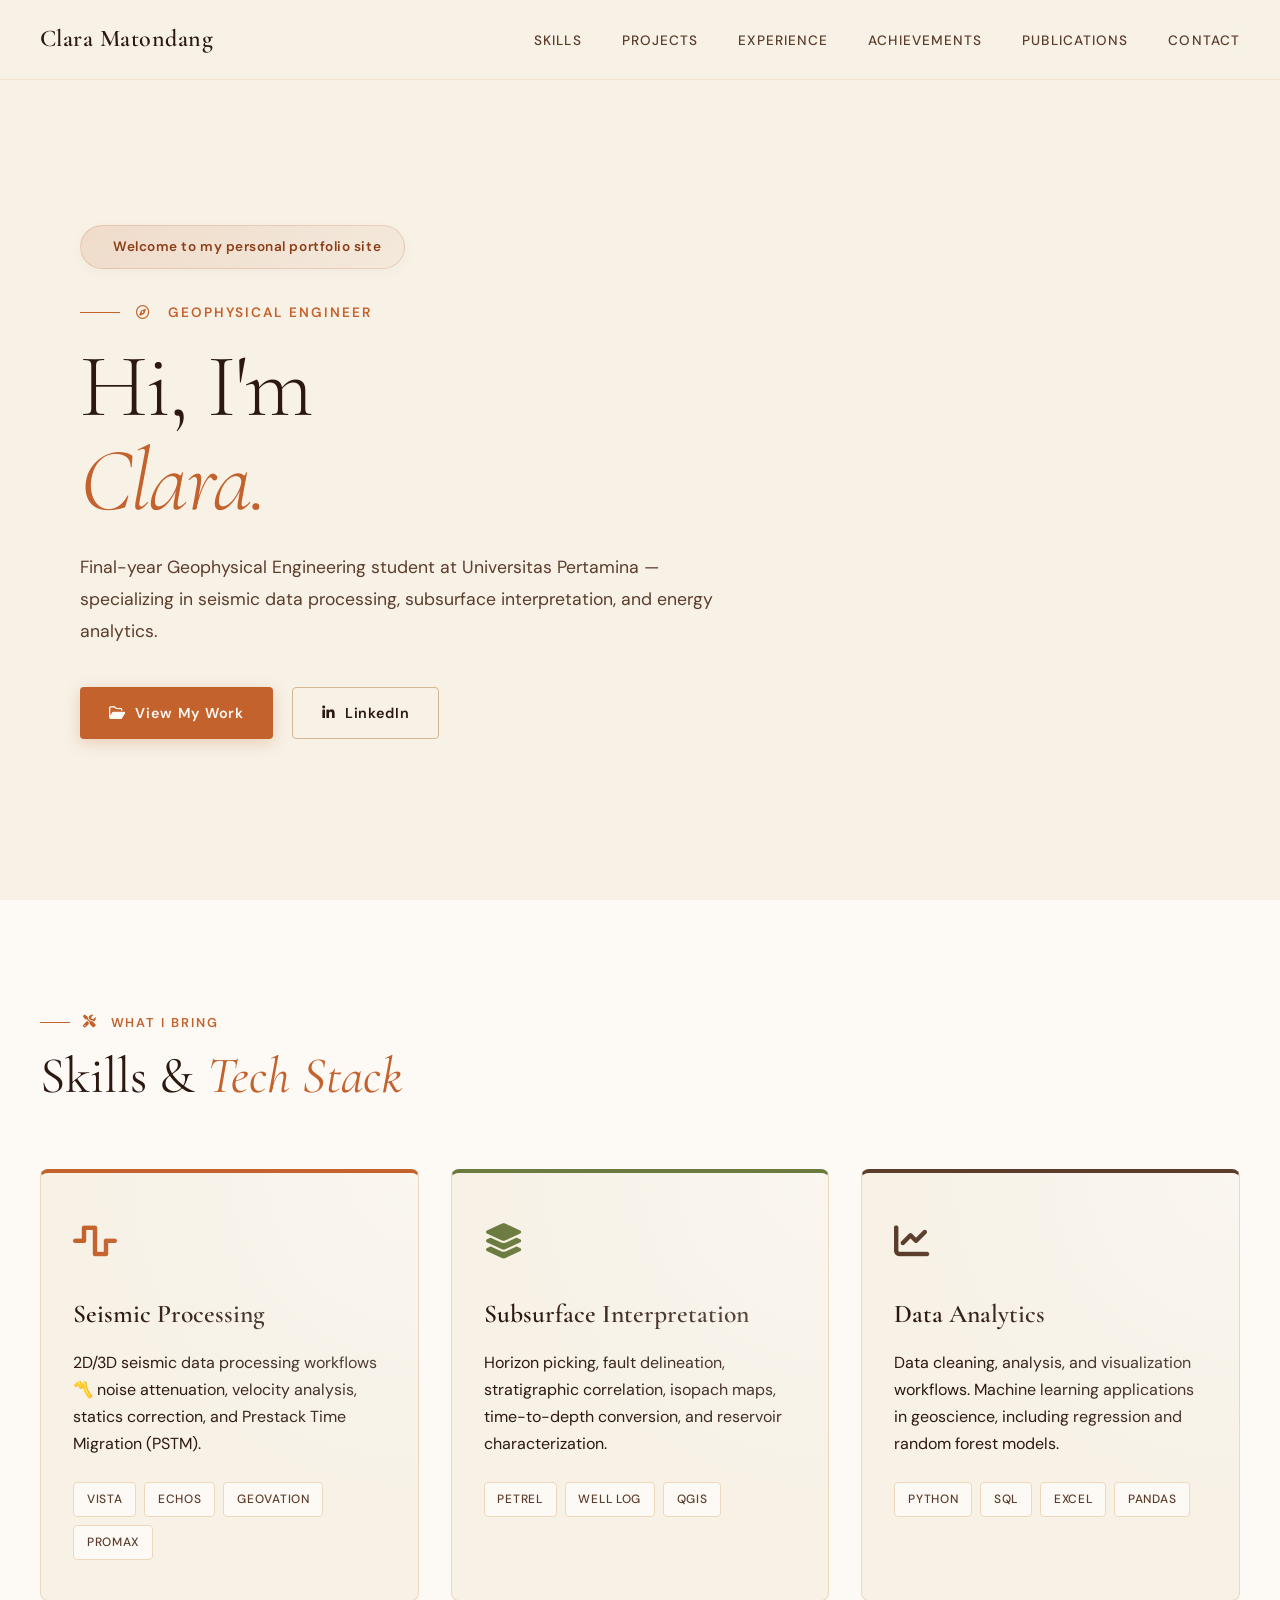
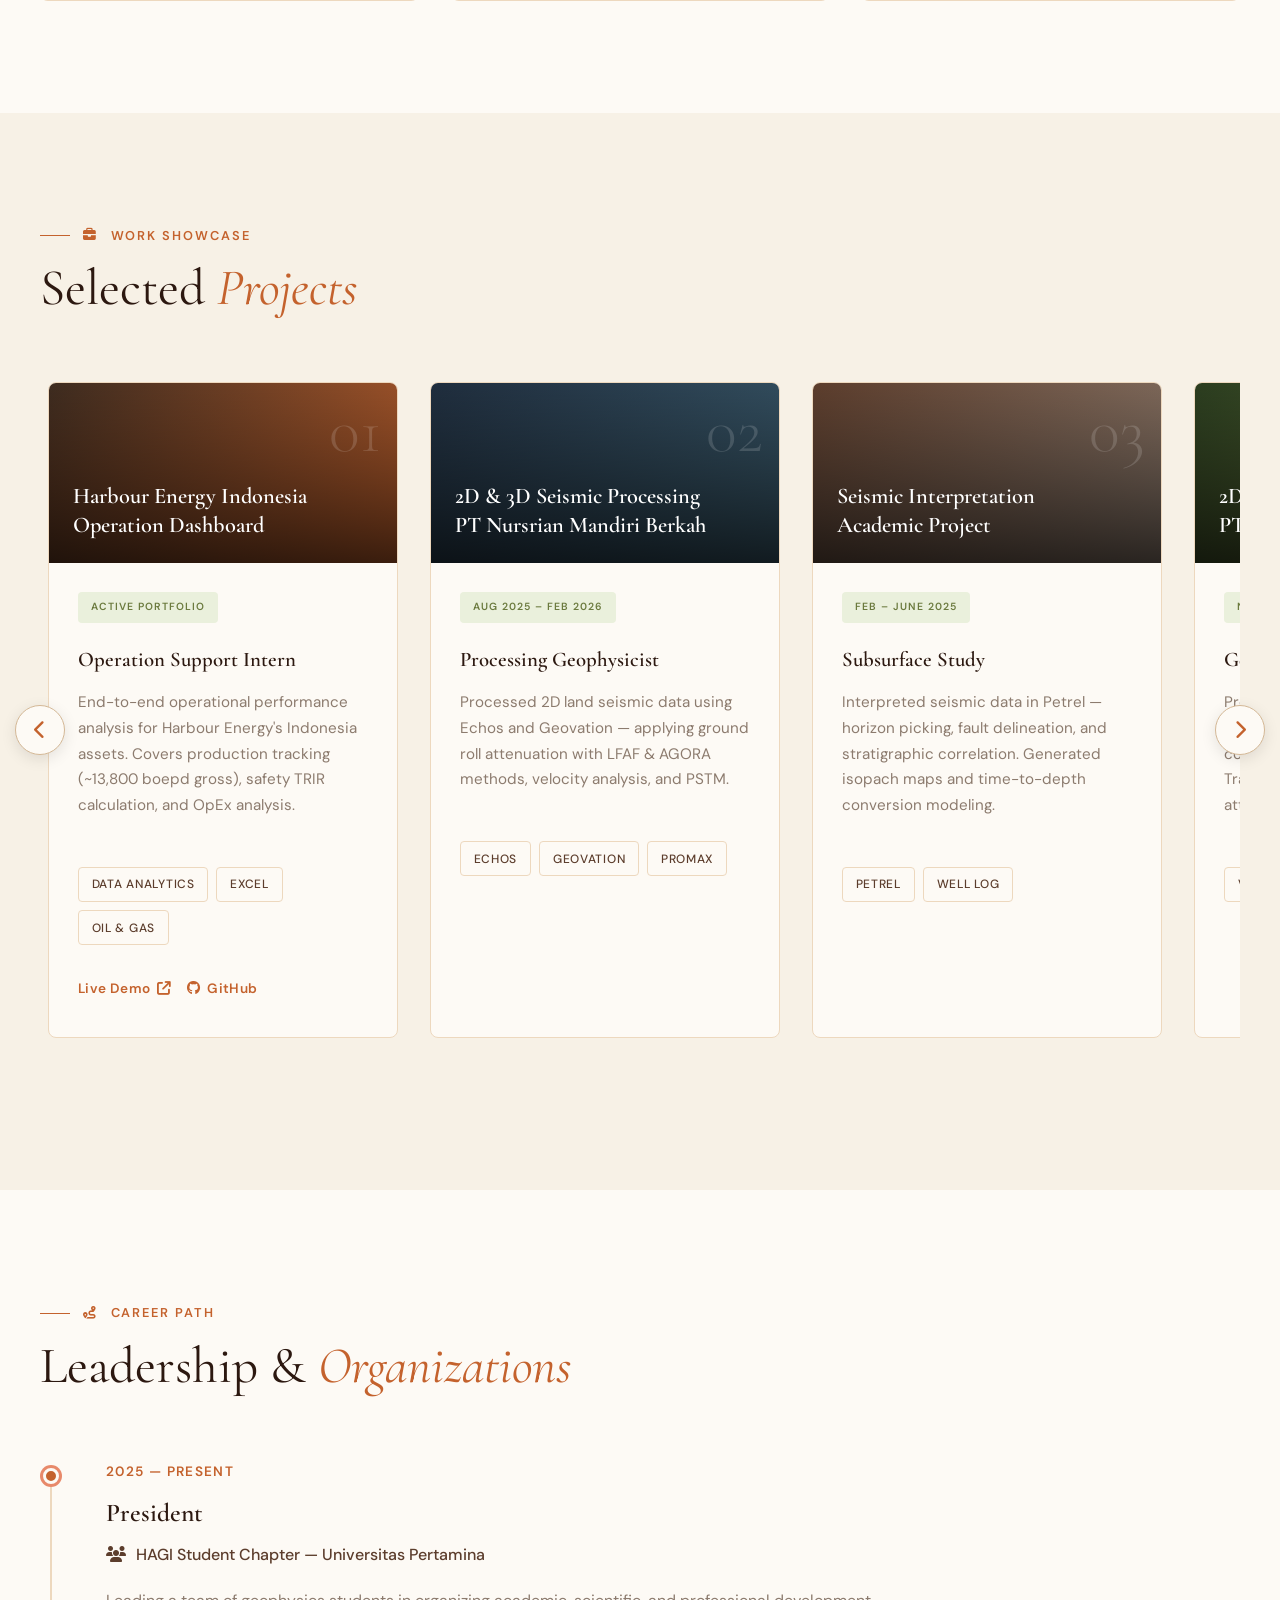
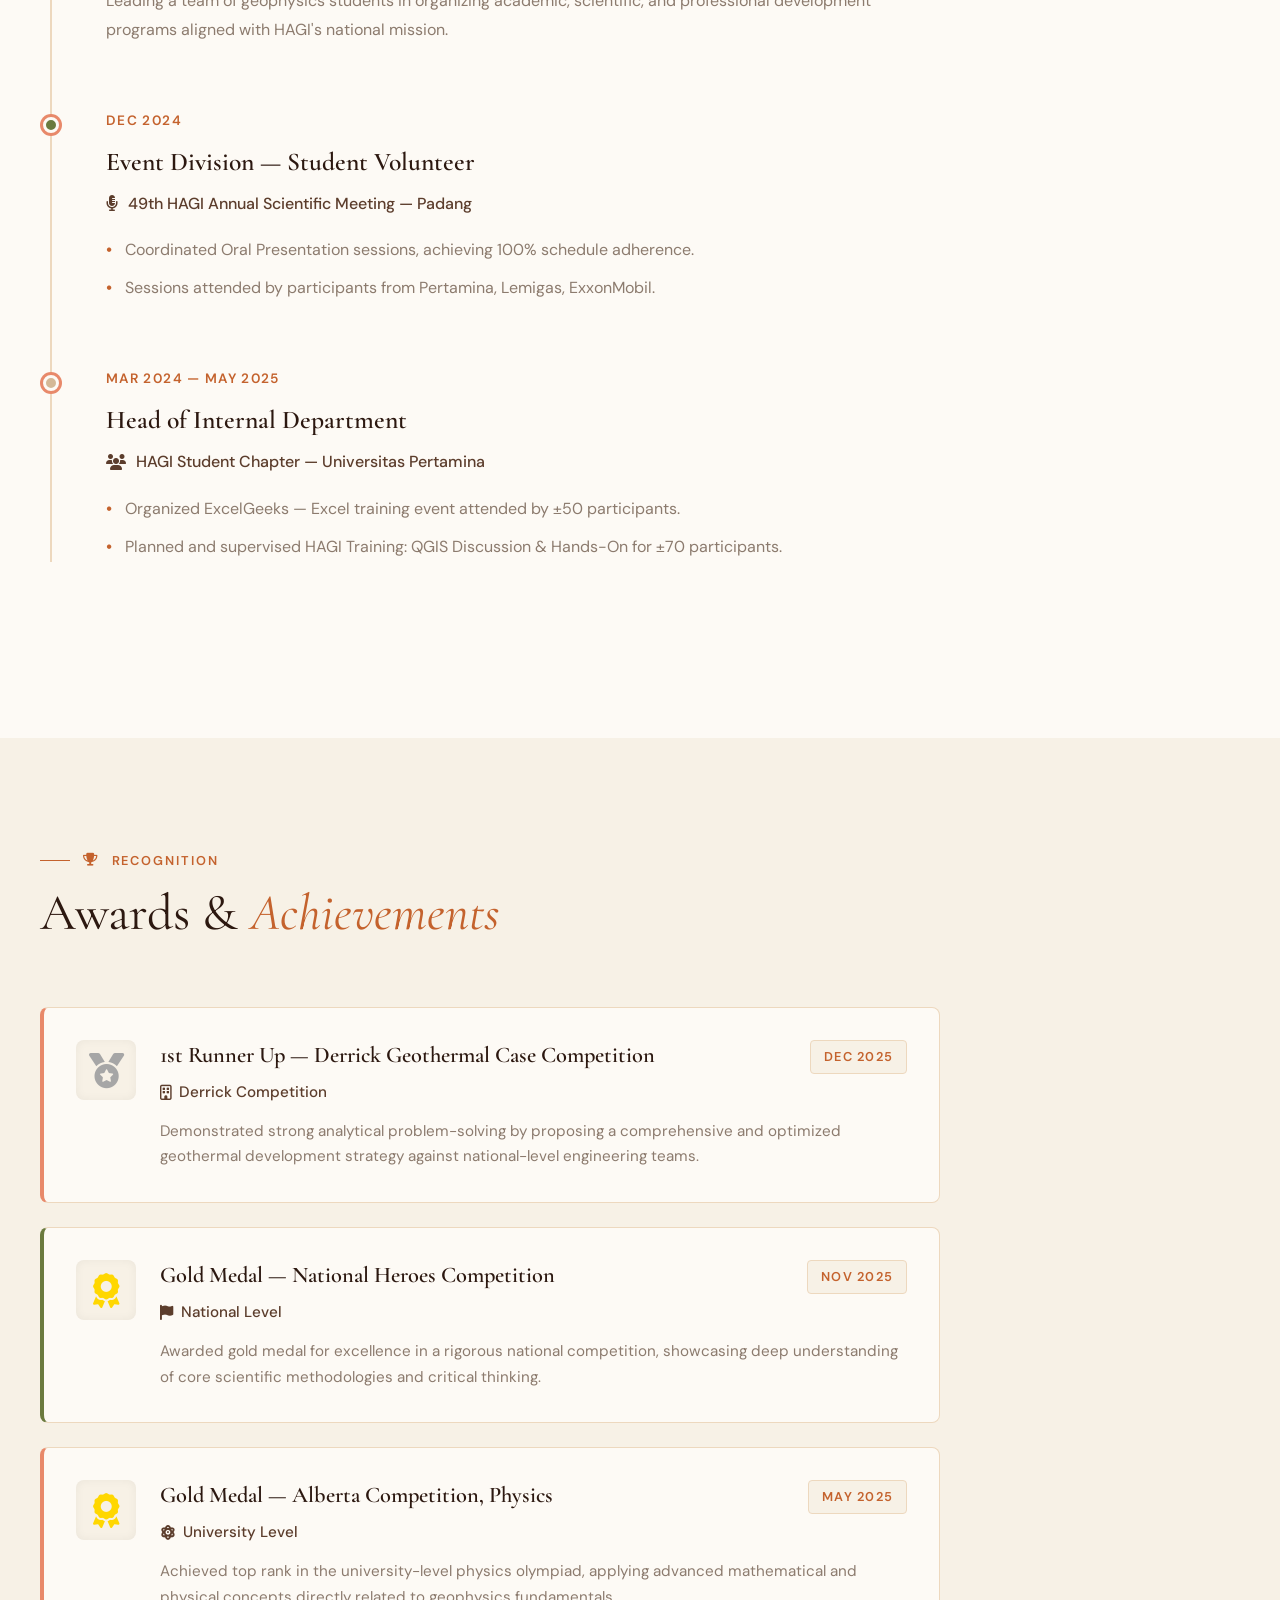
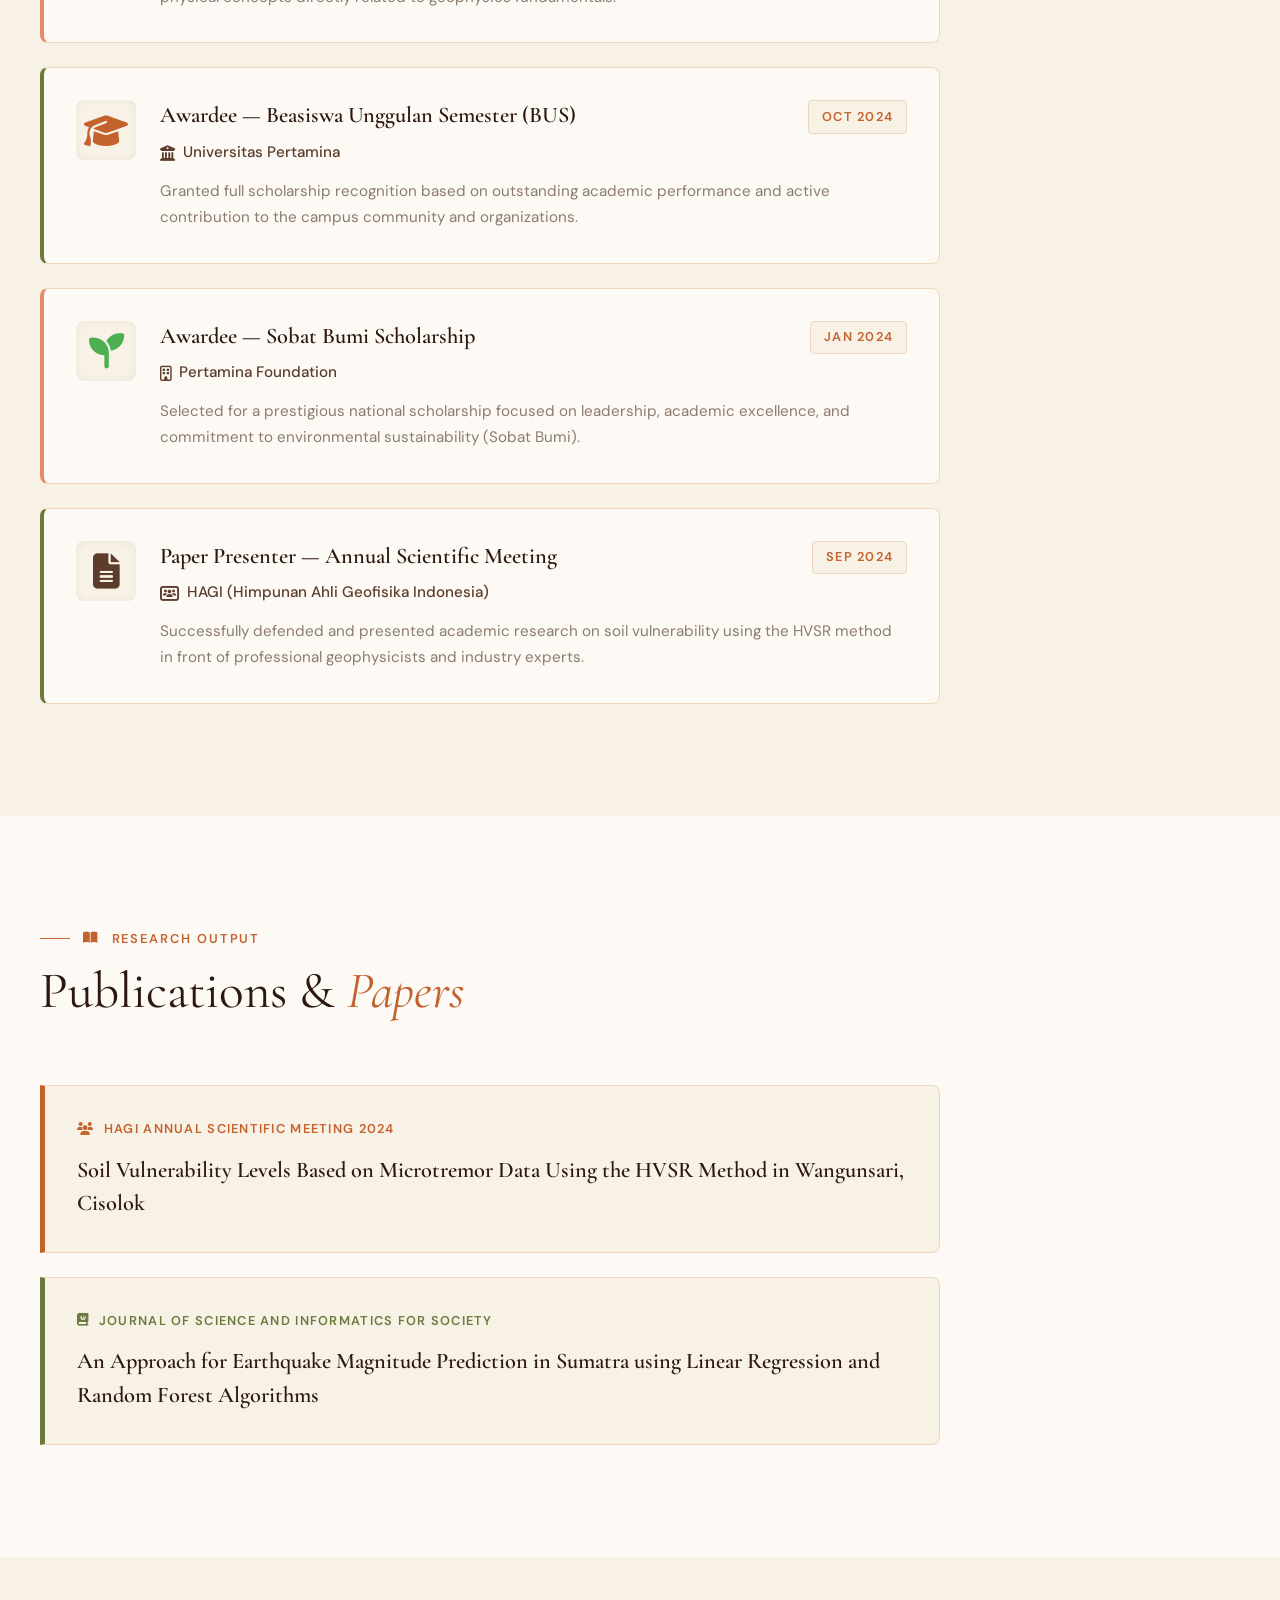
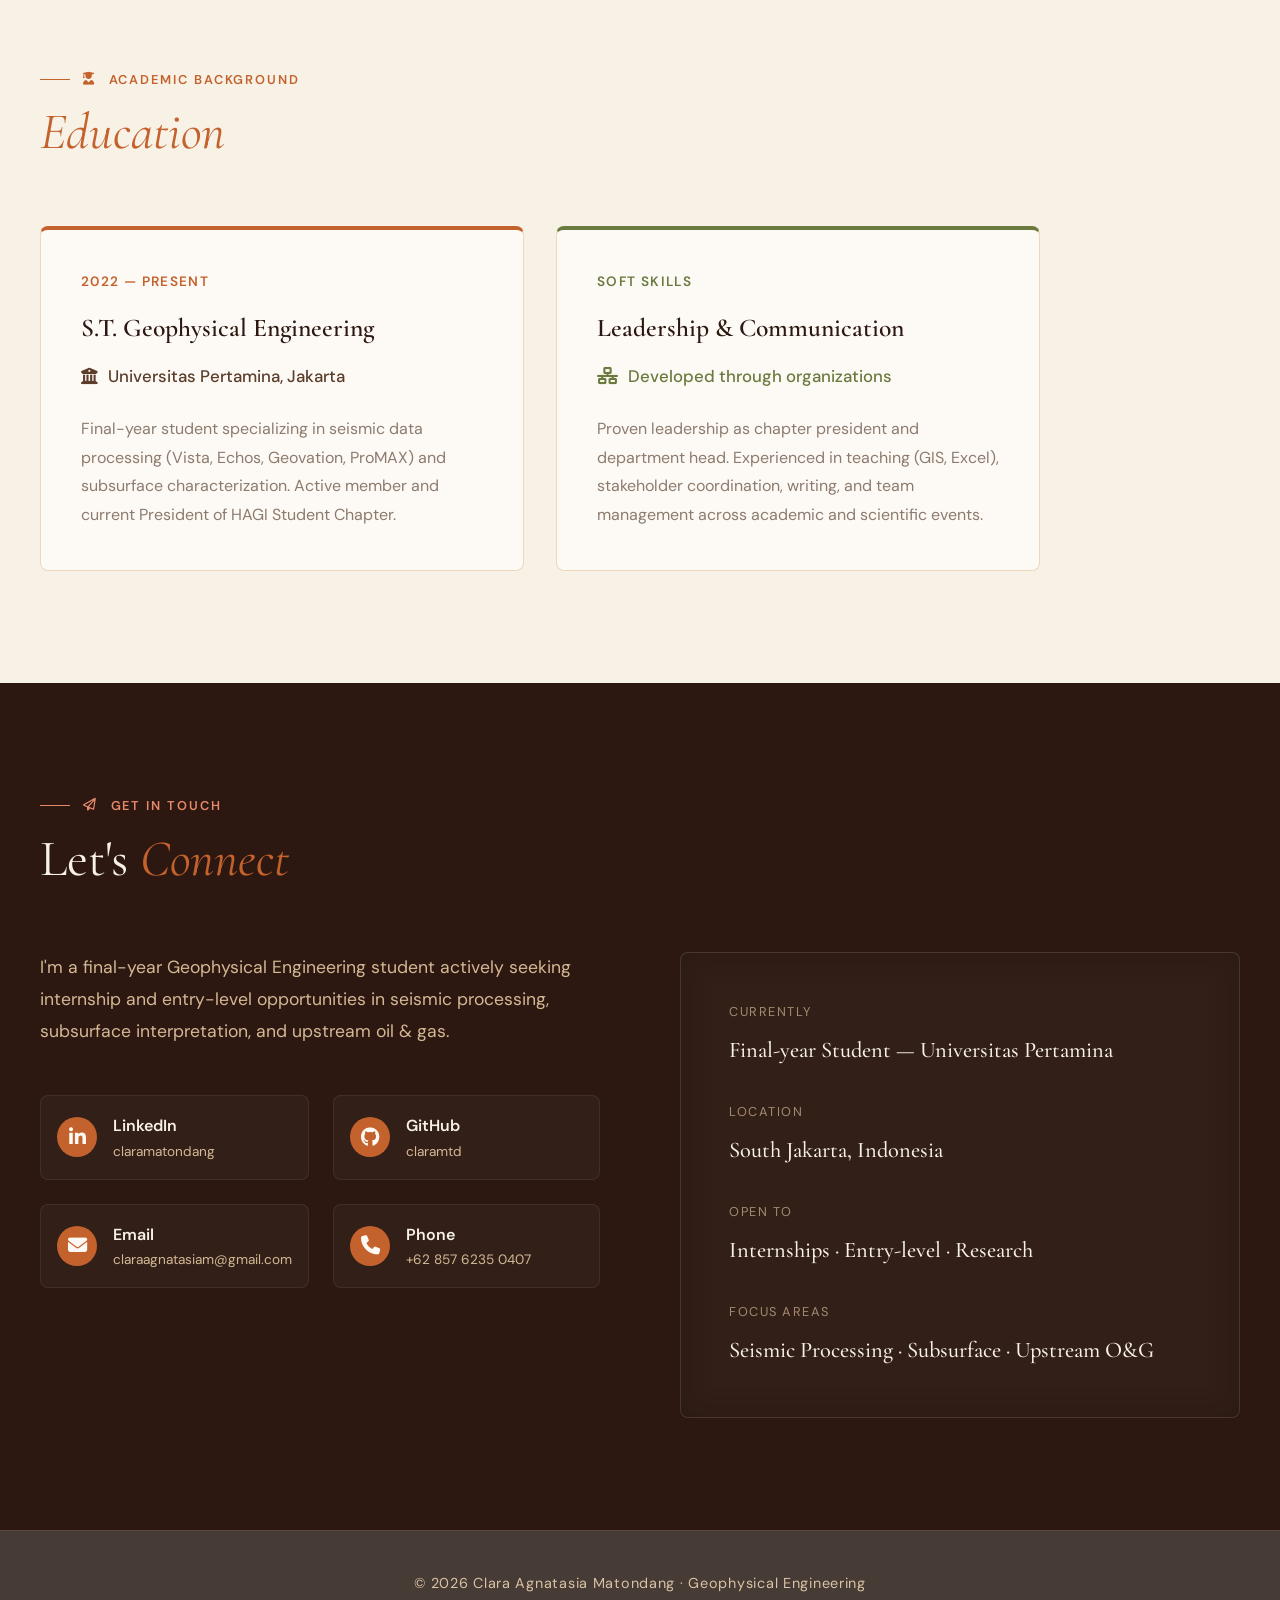
==== index.html @ 4665dc3a "Final: Clean up bugs and responsive navigation" ====
<!DOCTYPE html>
<html lang="en">
<head>
<meta charset="UTF-8">
<meta name="viewport" content="width=device-width, initial-scale=1.0">
<title>Clara Matondang — Portfolio</title>
<link rel="preconnect" href="https://fonts.googleapis.com">
<link rel="preconnect" href="https://fonts.gstatic.com" crossorigin>
<link href="https://fonts.googleapis.com/css2?family=Cormorant+Garamond:ital,wght@0,300;0,400;0,500;0,600;1,300;1,400&family=DM+Sans:wght@300;400;500;600&display=swap" rel="stylesheet">
<link rel="stylesheet" href="https://cdnjs.cloudflare.com/ajax/libs/font-awesome/6.4.0/css/all.min.css">
<style>
  :root {
    --cream: #F7F1E6;
    --cream-dark: #EDE4D2;
    --terracotta: #C4622D;
    --terracotta-light: #E8896A;
    --terracotta-dark: #8C3E18;
    --brown: #2C1810;
    --brown-mid: #5C3D2C;
    --olive: #6B7A3E;
    --olive-light: #9CAA6A;
    --sand: #D4B896;
    --sand-light: #EDD8BE;
    --muted: #8C7B6E;
    --white: #FDFAF5;
    
    --max-width: 1200px;
    --transition-smooth: all 0.4s cubic-bezier(0.165, 0.84, 0.44, 1);
  }

  * { margin: 0; padding: 0; box-sizing: border-box; }

  html { scroll-behavior: smooth; }

  body {
    background: var(--cream);
    color: var(--brown);
    font-family: 'DM Sans', sans-serif;
    font-size: 16px;
    line-height: 1.7;
    overflow-x: hidden;
  }

  /* CUSTOM SCROLLBAR FOR BODY */
  ::-webkit-scrollbar { width: 10px; }
  ::-webkit-scrollbar-track { background: var(--cream); }
  ::-webkit-scrollbar-thumb { background: var(--sand); border-radius: 10px; }
  ::-webkit-scrollbar-thumb:hover { background: var(--terracotta-light); }

  /* SCROLL ANIMATION CLASSES */
  .fade-up {
    opacity: 0;
    transform: translateY(30px);
    transition: opacity 0.8s ease-out, transform 0.8s ease-out;
  }
  .fade-up.show {
    opacity: 1;
    transform: translateY(0);
  }

  /* GLOBAL SECTION NAVIGATOR WIDGET */
  .section-nav-widget {
    position: fixed;
    right: 2rem;
    bottom: 2.5rem;
    z-index: 999;
    display: flex;
    flex-direction: column;
    gap: 0.6rem;
    opacity: 0; /* Hidden by default at top */
    transform: translateY(20px);
    pointer-events: none;
    transition: var(--transition-smooth);
  }
  .section-nav-widget.visible {
    opacity: 1;
    transform: translateY(0);
    pointer-events: auto;
  }
  .nav-btn {
    width: 48px; height: 48px;
    border-radius: 50%;
    background: rgba(247, 241, 230, 0.95);
    border: 1px solid var(--terracotta-light);
    color: var(--terracotta);
    font-size: 1.2rem;
    cursor: pointer;
    box-shadow: 0 4px 15px rgba(0,0,0,0.08);
    display: flex; align-items: center; justify-content: center;
    transition: var(--transition-smooth);
    backdrop-filter: blur(5px);
  }
  .nav-btn:hover {
    background: var(--terracotta);
    color: var(--white);
    border-color: var(--terracotta);
    transform: translateY(-2px);
  }

  /* NAV */
  nav {
    position: fixed; top: 0; left: 0; right: 0; z-index: 100;
    background: rgba(247, 241, 230, 0.85);
    backdrop-filter: blur(16px);
    -webkit-backdrop-filter: blur(16px);
    border-bottom: 1px solid rgba(237, 216, 190, 0.5);
    padding: 1.2rem 2.5rem;
    display: flex; justify-content: space-between; align-items: center;
    transition: var(--transition-smooth);
  }

  .nav-logo {
    font-family: 'Cormorant Garamond', serif;
    font-size: 1.5rem; font-weight: 600;
    color: var(--brown);
    text-decoration: none;
    letter-spacing: 0.02em;
    transition: color 0.3s;
  }
  
  .nav-logo:hover { color: var(--terracotta); }

  .nav-links { display: flex; gap: 2.5rem; list-style: none; }

  .nav-links a {
    font-size: 0.85rem; font-weight: 500; letter-spacing: 0.08em;
    text-transform: uppercase; color: var(--brown-mid);
    text-decoration: none; transition: var(--transition-smooth);
    position: relative;
  }

  .nav-links a::after {
    content: ''; position: absolute; width: 0; height: 1px;
    bottom: -4px; left: 0; background-color: var(--terracotta);
    transition: var(--transition-smooth);
  }

  .nav-links a:hover { color: var(--terracotta); }
  .nav-links a:hover::after { width: 100%; }

  /* HERO */
  .hero {
    min-height: 100vh;
    padding: 8rem 2.5rem 4rem;
    display: flex;
    align-items: center;
    max-width: var(--max-width);
    margin: 0 auto;
    position: relative;
  }

  .hero-text { max-width: 850px; }

  .hero-welcome {
    font-size: 0.85rem; font-weight: 600; color: var(--terracotta-dark);
    background: linear-gradient(135deg, rgba(196, 98, 45, 0.15) 0%, rgba(196, 98, 45, 0.05) 100%);
    padding: 0.6rem 1.4rem; border-radius: 50px;
    display: inline-flex; align-items: center; gap: 0.6rem;
    margin-bottom: 2rem; letter-spacing: 0.04em;
    border: 1px solid rgba(196, 98, 45, 0.2);
    box-shadow: 0 4px 15px rgba(0,0,0,0.03);
  }

  .hero-eyebrow {
    font-size: 0.85rem; letter-spacing: 0.15em; text-transform: uppercase;
    color: var(--terracotta); font-weight: 600; margin-bottom: 1rem;
    display: flex; align-items: center; gap: 1rem;
  }

  .hero-eyebrow::before {
    content: ''; display: block; width: 40px; height: 1px;
    background: var(--terracotta);
  }

  h1.hero-name {
    font-family: 'Cormorant Garamond', serif;
    font-size: clamp(3.5rem, 7vw, 6rem);
    font-weight: 300; line-height: 1.05;
    color: var(--brown); margin-bottom: 1.5rem;
    letter-spacing: -0.02em;
  }

  h1.hero-name em {
    font-style: italic; color: var(--terracotta);
  }

  .hero-tagline {
    font-size: 1.1rem; color: var(--brown-mid); margin-bottom: 2.5rem;
    font-weight: 400; max-width: 650px; line-height: 1.8;
  }

  .hero-cta { display: flex; gap: 1.2rem; flex-wrap: wrap; }

  .btn {
    display: inline-flex; align-items: center; gap: 0.6rem;
    padding: 0.8rem 1.8rem; border-radius: 4px; font-size: 0.9rem;
    font-weight: 600; letter-spacing: 0.05em; text-decoration: none;
    transition: var(--transition-smooth); cursor: pointer; border: none;
  }

  .btn-primary {
    background: var(--terracotta); color: var(--white);
    box-shadow: 0 4px 15px rgba(196, 98, 45, 0.25);
  }

  .btn-primary:hover { 
    background: var(--terracotta-dark); 
    transform: translateY(-3px);
    box-shadow: 0 8px 20px rgba(196, 98, 45, 0.35);
  }

  .btn-outline {
    background: transparent; color: var(--brown);
    border: 1px solid var(--sand); 
  }

  .btn-outline:hover { 
    border-color: var(--terracotta); color: var(--terracotta); 
    background: rgba(196, 98, 45, 0.05);
    transform: translateY(-3px);
  }

  /* SECTION STRUCTURE */
  .scroll-section { padding: 7rem 2.5rem; }
  .scroll-section:nth-child(even) { background: var(--white); }

  .section-inner { max-width: var(--max-width); margin: 0 auto; }

  .section-label {
    font-size: 0.8rem; letter-spacing: 0.15em; text-transform: uppercase;
    color: var(--terracotta); font-weight: 600; margin-bottom: 0.8rem;
    display: flex; align-items: center; gap: 0.8rem;
  }

  .section-label::before {
    content: ''; display: block; width: 30px; height: 1px;
    background: var(--terracotta);
  }

  h2.section-title {
    font-family: 'Cormorant Garamond', serif;
    font-size: clamp(2.2rem, 4vw, 3.5rem);
    font-weight: 400; line-height: 1.15; color: var(--brown);
    margin-bottom: 4rem;
  }

  h2.section-title em { font-style: italic; color: var(--terracotta); }

  /* SKILLS */
  .skills-grid {
    display: grid; 
    grid-template-columns: repeat(auto-fit, minmax(320px, 1fr)); 
    gap: 2rem;
  }

  .skill-card {
    background: var(--cream); border: 1px solid var(--sand-light);
    border-radius: 8px; padding: 2.5rem 2rem;
    border-top: 4px solid var(--terracotta);
    transition: var(--transition-smooth);
    position: relative; overflow: hidden;
  }

  .skill-card::after {
    content: ''; position: absolute; inset: 0;
    background: radial-gradient(circle at top right, rgba(255,255,255,0.4) 0%, transparent 60%);
    pointer-events: none;
  }

  .skill-card:hover { 
    transform: translateY(-10px); 
    box-shadow: 0 15px 30px rgba(0,0,0,0.06);
    border-color: var(--sand);
  }

  .skill-card:nth-child(2) { border-top-color: var(--olive); }
  .skill-card:nth-child(3) { border-top-color: var(--brown-mid); }

  .skill-icon {
    font-size: 2.2rem; margin-bottom: 1.2rem;
    transition: transform 0.4s ease; color: var(--terracotta);
  }
  
  .skill-card:nth-child(2) .skill-icon { color: var(--olive); }
  .skill-card:nth-child(3) .skill-icon { color: var(--brown-mid); }

  .skill-card:hover .skill-icon { transform: scale(1.1) rotate(5deg); }

  .skill-card h3 {
    font-family: 'Cormorant Garamond', serif;
    font-size: 1.6rem; font-weight: 600; margin-bottom: 0.8rem;
    color: var(--brown);
  }

  .skill-tags {
    display: flex; flex-wrap: wrap; gap: 0.5rem; margin-top: 1.5rem;
  }

  .tag {
    font-size: 0.75rem; letter-spacing: 0.06em; text-transform: uppercase;
    padding: 0.4rem 0.8rem; border-radius: 4px;
    background: var(--white); color: var(--brown-mid);
    border: 1px solid var(--sand-light); font-weight: 500;
    transition: var(--transition-smooth);
  }
  
  .tag:hover {
    background: var(--terracotta); color: var(--white);
    border-color: var(--terracotta); transform: translateY(-2px);
  }

  /* PROJECTS - HORIZONTAL SCROLL WITH ARROWS */
  .projects-container {
    position: relative;
    width: 100%;
  }

  /* Slider Arrows */
  .slider-btn {
    position: absolute;
    top: 50%;
    transform: translateY(-50%);
    width: 50px; height: 50px;
    background: var(--white);
    border: 1px solid var(--sand);
    color: var(--terracotta);
    border-radius: 50%;
    display: flex; align-items: center; justify-content: center;
    font-size: 1.2rem;
    cursor: pointer;
    box-shadow: 0 4px 15px rgba(0,0,0,0.1);
    z-index: 10;
    transition: var(--transition-smooth);
  }
  .slider-btn:hover {
    background: var(--terracotta);
    color: var(--white);
    border-color: var(--terracotta);
    box-shadow: 0 6px 20px rgba(196, 98, 45, 0.3);
  }
  .slider-btn.left { left: -25px; }
  .slider-btn.right { right: -25px; }
  
  /* Sembunyikan panah di layar kecil (mereka bisa langsung swipe) */
  @media (max-width: 768px) {
    .slider-btn { display: none; }
  }

  .projects-grid {
    display: flex;
    gap: 2rem;
    overflow-x: auto;
    scroll-snap-type: x mandatory;
    padding-bottom: 2.5rem; 
    padding-left: 0.5rem;
    padding-right: 0.5rem;
    -webkit-overflow-scrolling: touch;
    scrollbar-width: thin;
    scrollbar-color: var(--terracotta-light) rgba(212, 184, 150, 0.25);
  }

  .projects-grid::-webkit-scrollbar { height: 12px; }
  .projects-grid::-webkit-scrollbar-track { background: rgba(212, 184, 150, 0.25); border-radius: 10px; }
  .projects-grid::-webkit-scrollbar-thumb { background: var(--terracotta-light); border-radius: 10px; border: 2px solid var(--cream); }
  .projects-grid::-webkit-scrollbar-thumb:hover { background: var(--terracotta); }

  .project-card {
    flex: 0 0 350px; 
    max-width: 85vw; 
    background: var(--white); border: 1px solid var(--sand-light);
    border-radius: 8px; overflow: hidden;
    transition: var(--transition-smooth);
    display: flex; flex-direction: column;
    scroll-snap-align: center;
  }

  .project-card:hover {
    box-shadow: 0 15px 30px rgba(0,0,0,0.08);
    transform: translateY(-8px);
    border-color: var(--sand);
  }

  .project-header {
    height: 180px;
    display: flex; align-items: flex-end; padding: 1.5rem;
    position: relative; overflow: hidden;
  }

  .project-header::after {
    content: ''; position: absolute; inset: 0;
    background: linear-gradient(to top, rgba(0,0,0,0.7) 0%, rgba(0,0,0,0) 100%);
  }

  .project-header.oil-gas { background: linear-gradient(135deg, #3D2B1F 0%, #C4622D 100%); }
  .project-header.seismic-pro { background: linear-gradient(135deg, #1F2D3D 0%, #3A5A6B 100%); }
  .project-header.seismic-interp { background: linear-gradient(135deg, #5C3D2C 0%, #8C7B6E 100%); }
  .project-header.seismic-geo { background: linear-gradient(135deg, #2B3D1F 0%, #6B7A3E 100%); }

  .project-header-text {
    font-family: 'Cormorant Garamond', serif;
    font-size: 1.4rem; font-weight: 600; color: white;
    line-height: 1.3; position: relative; z-index: 2;
  }

  .project-number {
    position: absolute; top: 1rem; right: 1rem;
    font-family: 'Cormorant Garamond', serif;
    font-size: 4rem; font-weight: 300;
    color: rgba(255,255,255,0.15);
    line-height: 1; z-index: 1;
    transition: transform 0.5s cubic-bezier(0.165, 0.84, 0.44, 1);
  }
  
  .project-card:hover .project-number {
    transform: scale(1.1) translate(-5px, 5px);
    color: rgba(255,255,255,0.25);
  }

  .project-body { padding: 1.8rem; flex: 1; display: flex; flex-direction: column; }

  .project-badge {
    display: inline-block; font-size: 0.65rem; letter-spacing: 0.1em;
    text-transform: uppercase; padding: 0.4rem 0.8rem;
    background: var(--cream-dark); color: var(--brown-mid);
    border-radius: 4px; margin-bottom: 1.2rem; align-self: flex-start;
    font-weight: 600;
  }

  .project-badge.active { background: #EAF0DC; color: var(--olive); }

  .project-body h3 {
    font-family: 'Cormorant Garamond', serif;
    font-size: 1.3rem; font-weight: 600; color: var(--brown);
    margin-bottom: 0.8rem;
  }

  .project-body p {
    font-size: 0.95rem; color: var(--muted); line-height: 1.7; margin-bottom: 1.5rem;
  }

  .project-links {
    display: flex; gap: 1rem; margin-top: auto;
  }

  .project-link {
    font-size: 0.85rem; font-weight: 600; color: var(--terracotta);
    text-decoration: none; letter-spacing: 0.03em;
    display: flex; align-items: center; gap: 0.4rem;
    transition: var(--transition-smooth);
    padding: 0.5rem 0;
  }

  .project-link:hover { 
    gap: 0.6rem; color: var(--terracotta-dark);
  }

  /* EXPERIENCE / TIMELINE */
  .timeline { position: relative; max-width: 850px; margin-left: 10px; }

  .timeline::before {
    content: ''; position: absolute; left: 0; top: 8px; bottom: 0;
    width: 2px; background: var(--sand-light);
  }

  .timeline-item {
    padding-left: 3.5rem; margin-bottom: 4rem; position: relative;
  }

  .timeline-dot {
    position: absolute; left: -7px; top: 8px;
    width: 16px; height: 16px; border-radius: 50%;
    background: var(--terracotta); border: 3px solid var(--white);
    box-shadow: 0 0 0 3px var(--terracotta-light);
    transition: transform 0.3s;
  }
  
  .timeline-item:hover .timeline-dot { transform: scale(1.3); }

  .timeline-period {
    font-size: 0.85rem; letter-spacing: 0.1em; text-transform: uppercase;
    color: var(--terracotta); margin-bottom: 0.5rem; font-weight: 600;
  }

  .timeline-role {
    font-family: 'Cormorant Garamond', serif;
    font-size: 1.6rem; font-weight: 600; color: var(--brown);
    margin-bottom: 0.4rem;
  }

  .timeline-company {
    display: flex; align-items: center; gap: 0.6rem;
    font-size: 1rem; color: var(--brown-mid); margin-bottom: 1.2rem; font-weight: 500;
  }

  .timeline-desc {
    font-size: 1rem; color: var(--muted); line-height: 1.8;
  }

  .timeline-desc ul { list-style: none; }
  .timeline-desc li { 
    margin-bottom: 0.6rem; position: relative; padding-left: 1.2rem; 
  }
  .timeline-desc li::before {
    content: '•'; position: absolute; left: 0; color: var(--terracotta); font-weight: bold;
  }

  /* DETAILED ACHIEVEMENTS LIST (CV Style) */
  .achievements-list {
    display: flex;
    flex-direction: column;
    gap: 1.5rem;
    max-width: 900px;
  }
  
  .achievement-item {
    background: var(--white); border: 1px solid var(--sand-light);
    border-radius: 8px; padding: 2rem;
    display: flex; align-items: flex-start; gap: 1.5rem;
    transition: var(--transition-smooth);
    border-left: 4px solid var(--terracotta-light);
  }
  
  .achievement-item:nth-child(even) { border-left-color: var(--olive); }
  
  .achievement-item:hover { 
    transform: translateX(8px); 
    box-shadow: 0 10px 25px rgba(0,0,0,0.06);
    border-color: var(--sand);
  }
  
  .achievement-medal {
    font-size: 2.2rem; flex-shrink: 0; line-height: 1;
    width: 60px; height: 60px;
    background: var(--cream);
    display: flex; align-items: center; justify-content: center;
    border-radius: 8px;
    box-shadow: inset 0 0 10px rgba(0,0,0,0.05);
  }
  
  .achievement-content { flex: 1; }
  
  .achievement-header {
    display: flex; justify-content: space-between; align-items: flex-start;
    margin-bottom: 0.4rem;
    flex-wrap: wrap; gap: 0.5rem;
  }

  .achievement-title {
    font-family: 'Cormorant Garamond', serif;
    font-size: 1.4rem; font-weight: 600; color: var(--brown); line-height: 1.3;
  }
  
  .achievement-year {
    font-size: 0.8rem; letter-spacing: 0.1em; text-transform: uppercase;
    color: var(--terracotta); font-weight: 600;
    background: var(--cream); padding: 0.3rem 0.8rem; border-radius: 4px;
    border: 1px solid var(--sand-light);
  }
  
  .achievement-org {
    font-size: 0.95rem; color: var(--brown-mid); font-weight: 500;
    display: flex; align-items: center; gap: 0.5rem; margin-bottom: 0.8rem;
  }
  
  .achievement-desc {
    font-size: 0.95rem; color: var(--muted); line-height: 1.7;
  }

  /* PUBLICATIONS */
  .pub-list { display: flex; flex-direction: column; gap: 1.5rem; max-width: 900px; }
  .pub-item {
    background: var(--cream); border: 1px solid var(--sand-light);
    border-left: 5px solid var(--terracotta);
    border-radius: 0 8px 8px 0; padding: 2rem;
    transition: var(--transition-smooth);
  }
  .pub-item:hover {
    transform: translateX(10px);
    box-shadow: 0 8px 20px rgba(0,0,0,0.06);
  }
  .pub-item:nth-child(2) { border-left-color: var(--olive); }
  .pub-venue {
    font-size: 0.8rem; letter-spacing: 0.1em; text-transform: uppercase;
    color: var(--terracotta); margin-bottom: 0.8rem; font-weight: 600;
    display: flex; align-items: center; gap: 0.6rem;
  }
  .pub-item:nth-child(2) .pub-venue { color: var(--olive); }
  .pub-title {
    font-family: 'Cormorant Garamond', serif;
    font-size: 1.4rem; font-weight: 600; color: var(--brown); line-height: 1.5;
  }

  /* EDUCATION */
  .edu-grid {
    display: grid; grid-template-columns: repeat(auto-fit, minmax(350px, 1fr));
    gap: 2rem; max-width: 1000px;
  }

  .edu-card {
    background: var(--white); border: 1px solid var(--sand-light);
    border-radius: 8px; padding: 2.5rem;
    transition: var(--transition-smooth);
    border-top: 4px solid var(--terracotta);
  }
  
  .edu-card:hover {
    transform: translateY(-8px);
    box-shadow: 0 15px 30px rgba(0,0,0,0.06);
    border-color: var(--sand);
  }

  .edu-card.soft-skills { border-top-color: var(--olive); }

  .edu-year {
    font-size: 0.85rem; letter-spacing: 0.1em; text-transform: uppercase;
    color: var(--terracotta); margin-bottom: 0.8rem; font-weight: 600;
  }
  .edu-card.soft-skills .edu-year { color: var(--olive); }

  .edu-degree {
    font-family: 'Cormorant Garamond', serif;
    font-size: 1.6rem; font-weight: 600; color: var(--brown);
    margin-bottom: 0.8rem;
  }

  .edu-school { 
    display: flex; align-items: center; gap: 0.6rem;
    font-size: 1.05rem; color: var(--brown-mid); margin-bottom: 1.5rem; font-weight: 500;
  }

  .edu-detail {
    font-size: 1rem; color: var(--muted); line-height: 1.8;
  }

  /* CONTACT */
  #contact { background: var(--brown); color: var(--cream); }
  #contact .section-label { color: var(--terracotta-light); }
  #contact .section-label::before { background: var(--terracotta-light); }
  #contact h2.section-title { color: var(--cream); }

  .contact-layout {
    display: grid; grid-template-columns: 1fr 1fr; gap: 5rem; align-items: start;
  }

  .contact-text {
    font-size: 1.1rem; color: var(--sand); line-height: 1.8; margin-bottom: 3rem;
  }

  .contact-links { display: grid; grid-template-columns: 1fr 1fr; gap: 1.5rem; }

  .contact-link {
    display: flex; align-items: center; gap: 1rem;
    color: var(--cream); text-decoration: none;
    font-size: 1rem; transition: var(--transition-smooth);
    padding: 1rem; border-radius: 8px;
    background: rgba(255,255,255,0.03);
    border: 1px solid rgba(212,184,150,0.1);
  }

  .contact-link:hover { 
    background: rgba(255,255,255,0.08);
    border-color: var(--terracotta-light);
    transform: translateY(-3px);
  }

  .contact-link-icon {
    width: 40px; height: 40px; border-radius: 50%;
    background: var(--terracotta); color: var(--white);
    display: flex; align-items: center; justify-content: center;
    font-size: 1.2rem; flex-shrink: 0;
  }

  .contact-info-card {
    background: rgba(255,255,255,0.03); border: 1px solid rgba(212,184,150,0.15);
    border-radius: 8px; padding: 3rem;
    box-shadow: inset 0 0 30px rgba(0,0,0,0.2);
  }

  .contact-field { margin-bottom: 2rem; }
  .contact-field:last-child { margin-bottom: 0; }

  .contact-field-label {
    font-size: 0.8rem; letter-spacing: 0.12em; text-transform: uppercase;
    color: var(--sand); opacity: 0.7; margin-bottom: 0.5rem;
  }

  .contact-field-value {
    font-family: 'Cormorant Garamond', serif;
    font-size: 1.4rem; color: var(--cream); font-weight: 500;
  }

  /* FOOTER */
  footer {
    background: #1A0E09; border-top: 1px solid rgba(212,184,150,0.1);
    padding: 2.5rem; text-align: center;
    font-size: 0.9rem; color: var(--sand); opacity: 0.8;
    letter-spacing: 0.05em;
  }

  /* RESPONSIVE */
  @media (max-width: 900px) {
    .contact-layout { grid-template-columns: 1fr; gap: 3rem; }
    .contact-links { grid-template-columns: 1fr; }
    .nav-links { display: none; }
    .scroll-section { padding: 5rem 1.5rem; }
    
    .achievement-item { flex-direction: column; gap: 1rem; padding: 1.5rem; }
    .achievement-medal { width: 50px; height: 50px; font-size: 1.8rem; }
    
    .section-nav-widget { right: 1rem; bottom: 1.5rem; }
    .nav-btn { width: 40px; height: 40px; font-size: 1rem; }
  }
</style>
</head>
<body>

<div class="section-nav-widget" id="sectionNavigator">
  <button class="nav-btn" id="navUp" title="Previous Section"><i class="fa-solid fa-chevron-up"></i></button>
  <button class="nav-btn" id="navDown" title="Next Section"><i class="fa-solid fa-chevron-down"></i></button>
</div>

<nav id="navbar">
  <a href="#home" class="nav-logo">Clara Matondang</a>
  <ul class="nav-links">
    <li><a href="#skills">Skills</a></li>
    <li><a href="#projects">Projects</a></li>
    <li><a href="#experience">Experience</a></li>
    <li><a href="#achievements">Achievements</a></li>
    <li><a href="#publications">Publications</a></li>
    <li><a href="#contact">Contact</a></li>
  </ul>
</nav>

<section id="home" class="scroll-section" style="padding: 0;">
  <div class="hero">
    <div class="hero-text">
      <div class="hero-welcome">
        <i class="fa-solid fa-sparkles"></i> Welcome to my personal portfolio site
      </div>
      <div class="hero-eyebrow">
        <i class="fa-regular fa-compass"></i> Geophysical Engineer
      </div>
      <h1 class="hero-name">
        Hi, I'm<br><em>Clara.</em>
      </h1>
      <p class="hero-tagline">
        Final-year Geophysical Engineering student at Universitas Pertamina — specializing in seismic data processing, subsurface interpretation, and energy analytics.
      </p>
      <div class="hero-cta">
        <a href="#projects" class="btn btn-primary"><i class="fa-regular fa-folder-open"></i> View My Work</a>
        <a href="https://www.linkedin.com/in/claramatondang/" target="_blank" class="btn btn-outline"><i class="fa-brands fa-linkedin-in"></i> LinkedIn</a>
      </div>
    </div>
  </div>
</section>

<section id="skills" class="scroll-section">
  <div class="section-inner fade-up">
    <div class="section-label">
      <i class="fa-solid fa-screwdriver-wrench"></i> What I bring
    </div>
    <h2 class="section-title">Skills &amp; <em>Tech Stack</em></h2>

    <div class="skills-grid">
      <div class="skill-card">
        <div class="skill-icon"><i class="fa-solid fa-wave-square"></i></div>
        <h3>Seismic Processing</h3>
        <p>2D/3D seismic data processing workflows 〽️ noise attenuation, velocity analysis, statics correction, and Prestack Time Migration (PSTM).</p>
        <div class="skill-tags">
          <span class="tag">Vista</span>
          <span class="tag">Echos</span>
          <span class="tag">Geovation</span>
          <span class="tag">ProMAX</span>
        </div>
      </div>

      <div class="skill-card">
        <div class="skill-icon"><i class="fa-solid fa-layer-group"></i></div>
        <h3>Subsurface Interpretation</h3>
        <p>Horizon picking, fault delineation, stratigraphic correlation, isopach maps, time-to-depth conversion, and reservoir characterization.</p>
        <div class="skill-tags">
          <span class="tag">Petrel</span>
          <span class="tag">Well Log</span>
          <span class="tag">QGIS</span>
        </div>
      </div>

      <div class="skill-card">
        <div class="skill-icon"><i class="fa-solid fa-chart-line"></i></div>
        <h3>Data Analytics</h3>
        <p>Data cleaning, analysis, and visualization workflows. Machine learning applications in geoscience, including regression and random forest models.</p>
        <div class="skill-tags">
          <span class="tag">Python</span>
          <span class="tag">SQL</span>
          <span class="tag">Excel</span>
          <span class="tag">Pandas</span>
        </div>
      </div>
    </div>
  </div>
</section>

<section id="projects" class="scroll-section">
  <div class="section-inner fade-up">
    <div class="section-label">
      <i class="fa-solid fa-briefcase"></i> Work showcase
    </div>
    <h2 class="section-title">Selected <em>Projects</em></h2>

    <div class="projects-container">
      
      <button class="slider-btn left" id="slideLeft" title="Scroll Left"><i class="fa-solid fa-chevron-left"></i></button>
      <button class="slider-btn right" id="slideRight" title="Scroll Right"><i class="fa-solid fa-chevron-right"></i></button>

      <div class="projects-grid" id="projectsSlider">
        
        <div class="project-card">
          <div class="project-header oil-gas">
            <span class="project-number">01</span>
            <div class="project-header-text">Harbour Energy Indonesia<br>Operation Dashboard</div>
          </div>
          <div class="project-body">
            <span class="project-badge active">Active Portfolio</span>
            <h3>Operation Support Intern</h3>
            <p>End-to-end operational performance analysis for Harbour Energy's Indonesia assets. Covers production tracking (~13,800 boepd gross), safety TRIR calculation, and OpEx analysis.</p>
            <div class="skill-tags" style="margin-bottom: 1.5rem;">
              <span class="tag">Data Analytics</span>
              <span class="tag">Excel</span>
              <span class="tag">Oil &amp; Gas</span>
            </div>
            <div class="project-links">
              <a href="./projects/harbour-energy/index.html" target="_blank" class="project-link">Live Demo <i class="fa-solid fa-arrow-up-right-from-square"></i></a>
              <a href="https://github.com/claramtd/PORTFOLIO_HARBOUR_ENERGY" target="_blank" class="project-link"><i class="fa-brands fa-github"></i> GitHub</a>
            </div>
          </div>
        </div>

        <div class="project-card">
          <div class="project-header seismic-pro">
            <span class="project-number">02</span>
            <div class="project-header-text">2D &amp; 3D Seismic Processing<br>PT Nursrian Mandiri Berkah</div>
          </div>
          <div class="project-body">
            <span class="project-badge active">Aug 2025 – Feb 2026</span>
            <h3>Processing Geophysicist</h3>
            <p>Processed 2D land seismic data using Echos and Geovation — applying ground roll attenuation with LFAF &amp; AGORA methods, velocity analysis, and PSTM.</p>
            <div class="skill-tags" style="margin-bottom: 1.5rem;">
              <span class="tag">Echos</span>
              <span class="tag">Geovation</span>
              <span class="tag">ProMAX</span>
            </div>
          </div>
        </div>

        <div class="project-card">
          <div class="project-header seismic-interp">
            <span class="project-number">03</span>
            <div class="project-header-text">Seismic Interpretation<br>Academic Project</div>
          </div>
          <div class="project-body">
            <span class="project-badge active">Feb – June 2025</span>
            <h3>Subsurface Study</h3>
            <p>Interpreted seismic data in Petrel — horizon picking, fault delineation, and stratigraphic correlation. Generated isopach maps and time-to-depth conversion modeling.</p>
            <div class="skill-tags" style="margin-bottom: 1.5rem;">
              <span class="tag">Petrel</span>
              <span class="tag">Well Log</span>
            </div>
          </div>
        </div>

        <div class="project-card">
          <div class="project-header seismic-geo">
            <span class="project-number">04</span>
            <div class="project-header-text">2D Seismic Processing<br>PT Geodwipa Teknika</div>
          </div>
          <div class="project-body">
            <span class="project-badge active">Nov 2024 – Apr 2025</span>
            <h3>Geophysicist Intern</h3>
            <p>Processed 2D seismic data using Vista for denoising, velocity analysis, statics correction, and PSTM. Applied Curvelet Transform for advanced noise attenuation.</p>
            <div class="skill-tags" style="margin-bottom: 1.5rem;">
              <span class="tag">Vista</span>
              <span class="tag">Curvelet Transform</span>
            </div>
          </div>
        </div>

      </div>
    </div>
  </div>
</section>

<section id="experience" class="scroll-section">
  <div class="section-inner fade-up">
    <div class="section-label">
      <i class="fa-solid fa-route"></i> Career path
    </div>
    <h2 class="section-title">Leadership &amp; <em>Organizations</em></h2>

    <div class="timeline">
      <div class="timeline-item">
        <div class="timeline-dot"></div>
        <div class="timeline-period">2025 — Present</div>
        <div class="timeline-role">President</div>
        <div class="timeline-company">
          <i class="fa-solid fa-users"></i> HAGI Student Chapter — Universitas Pertamina
        </div>
        <div class="timeline-desc">
          Leading a team of geophysics students in organizing academic, scientific, and professional development programs aligned with HAGI's national mission.
        </div>
      </div>

      <div class="timeline-item">
        <div class="timeline-dot" style="background: var(--olive);"></div>
        <div class="timeline-period">Dec 2024</div>
        <div class="timeline-role">Event Division — Student Volunteer</div>
        <div class="timeline-company">
          <i class="fa-solid fa-microphone-lines"></i> 49th HAGI Annual Scientific Meeting — Padang
        </div>
        <div class="timeline-desc">
          <ul>
            <li>Coordinated Oral Presentation sessions, achieving 100% schedule adherence.</li>
            <li>Sessions attended by participants from Pertamina, Lemigas, ExxonMobil.</li>
          </ul>
        </div>
      </div>

      <div class="timeline-item">
        <div class="timeline-dot" style="background: var(--sand);"></div>
        <div class="timeline-period">Mar 2024 — May 2025</div>
        <div class="timeline-role">Head of Internal Department</div>
        <div class="timeline-company">
           <i class="fa-solid fa-users"></i> HAGI Student Chapter — Universitas Pertamina
        </div>
        <div class="timeline-desc">
          <ul>
            <li>Organized ExcelGeeks — Excel training event attended by ±50 participants.</li>
            <li>Planned and supervised HAGI Training: QGIS Discussion &amp; Hands-On for ±70 participants.</li>
          </ul>
        </div>
      </div>
    </div>
  </div>
</section>

<section id="achievements" class="scroll-section">
  <div class="section-inner fade-up">
    <div class="section-label">
      <i class="fa-solid fa-trophy"></i> Recognition
    </div>
    <h2 class="section-title">Awards &amp; <em>Achievements</em></h2>

    <div class="achievements-list">
      
      <div class="achievement-item">
        <div class="achievement-medal"><i class="fa-solid fa-medal" style="color: #A6A6A6;"></i></div>
        <div class="achievement-content">
          <div class="achievement-header">
            <h3 class="achievement-title">1st Runner Up — Derrick Geothermal Case Competition</h3>
            <span class="achievement-year">Dec 2025</span>
          </div>
          <div class="achievement-org"><i class="fa-regular fa-building"></i> Derrick Competition</div>
          <div class="achievement-desc">Demonstrated strong analytical problem-solving by proposing a comprehensive and optimized geothermal development strategy against national-level engineering teams.</div>
        </div>
      </div>

      <div class="achievement-item">
        <div class="achievement-medal"><i class="fa-solid fa-award" style="color: #FFD700;"></i></div>
        <div class="achievement-content">
          <div class="achievement-header">
            <h3 class="achievement-title">Gold Medal — National Heroes Competition</h3>
            <span class="achievement-year">Nov 2025</span>
          </div>
          <div class="achievement-org"><i class="fa-solid fa-flag"></i> National Level</div>
          <div class="achievement-desc">Awarded gold medal for excellence in a rigorous national competition, showcasing deep understanding of core scientific methodologies and critical thinking.</div>
        </div>
      </div>

      <div class="achievement-item">
        <div class="achievement-medal"><i class="fa-solid fa-award" style="color: #FFD700;"></i></div>
        <div class="achievement-content">
          <div class="achievement-header">
            <h3 class="achievement-title">Gold Medal — Alberta Competition, Physics</h3>
            <span class="achievement-year">May 2025</span>
          </div>
          <div class="achievement-org"><i class="fa-solid fa-atom"></i> University Level</div>
          <div class="achievement-desc">Achieved top rank in the university-level physics olympiad, applying advanced mathematical and physical concepts directly related to geophysics fundamentals.</div>
        </div>
      </div>

      <div class="achievement-item">
        <div class="achievement-medal"><i class="fa-solid fa-graduation-cap" style="color: var(--terracotta);"></i></div>
        <div class="achievement-content">
          <div class="achievement-header">
            <h3 class="achievement-title">Awardee — Beasiswa Unggulan Semester (BUS)</h3>
            <span class="achievement-year">Oct 2024</span>
          </div>
          <div class="achievement-org"><i class="fa-solid fa-building-columns"></i> Universitas Pertamina</div>
          <div class="achievement-desc">Granted full scholarship recognition based on outstanding academic performance and active contribution to the campus community and organizations.</div>
        </div>
      </div>

      <div class="achievement-item">
        <div class="achievement-medal"><i class="fa-solid fa-seedling" style="color: #4CAF50;"></i></div>
        <div class="achievement-content">
          <div class="achievement-header">
            <h3 class="achievement-title">Awardee — Sobat Bumi Scholarship</h3>
            <span class="achievement-year">Jan 2024</span>
          </div>
          <div class="achievement-org"><i class="fa-regular fa-building"></i> Pertamina Foundation</div>
          <div class="achievement-desc">Selected for a prestigious national scholarship focused on leadership, academic excellence, and commitment to environmental sustainability (Sobat Bumi).</div>
        </div>
      </div>

      <div class="achievement-item">
        <div class="achievement-medal"><i class="fa-solid fa-file-lines" style="color: var(--brown-mid);"></i></div>
        <div class="achievement-content">
          <div class="achievement-header">
            <h3 class="achievement-title">Paper Presenter — Annual Scientific Meeting</h3>
            <span class="achievement-year">Sep 2024</span>
          </div>
          <div class="achievement-org"><i class="fa-solid fa-users-rectangle"></i> HAGI (Himpunan Ahli Geofisika Indonesia)</div>
          <div class="achievement-desc">Successfully defended and presented academic research on soil vulnerability using the HVSR method in front of professional geophysicists and industry experts.</div>
        </div>
      </div>

    </div>
  </div>
</section>

<section id="publications" class="scroll-section">
  <div class="section-inner fade-up">
    <div class="section-label">
      <i class="fa-solid fa-book-open"></i> Research output
    </div>
    <h2 class="section-title">Publications &amp; <em>Papers</em></h2>

    <div class="pub-list">
      <div class="pub-item">
        <div class="pub-venue"><i class="fa-solid fa-users"></i> HAGI Annual Scientific Meeting 2024</div>
        <div class="pub-title">Soil Vulnerability Levels Based on Microtremor Data Using the HVSR Method in Wangunsari, Cisolok</div>
      </div>
      <div class="pub-item">
        <div class="pub-venue"><i class="fa-solid fa-book-journal-whills"></i> Journal of Science and Informatics for Society</div>
        <div class="pub-title">An Approach for Earthquake Magnitude Prediction in Sumatra using Linear Regression and Random Forest Algorithms</div>
      </div>
    </div>
  </div>
</section>

<section id="education" class="scroll-section">
  <div class="section-inner fade-up">
    <div class="section-label">
      <i class="fa-solid fa-user-graduate"></i> Academic background
    </div>
    <h2 class="section-title"><em>Education</em></h2>

    <div class="edu-grid">
      <div class="edu-card">
        <div class="edu-year">2022 — Present</div>
        <div class="edu-degree">S.T. Geophysical Engineering</div>
        <div class="edu-school">
          <i class="fa-solid fa-building-columns"></i> Universitas Pertamina, Jakarta
        </div>
        <div class="edu-detail">
          Final-year student specializing in seismic data processing (Vista, Echos, Geovation, ProMAX) and subsurface characterization. Active member and current President of HAGI Student Chapter.
        </div>
      </div>

      <div class="edu-card soft-skills">
        <div class="edu-year">Soft Skills</div>
        <div class="edu-degree">Leadership &amp; Communication</div>
        <div class="edu-school" style="color: var(--olive);">
          <i class="fa-solid fa-network-wired"></i> Developed through organizations
        </div>
        <div class="edu-detail">
          Proven leadership as chapter president and department head. Experienced in teaching (GIS, Excel), stakeholder coordination, writing, and team management across academic and scientific events.
        </div>
      </div>
    </div>
  </div>
</section>

<section id="contact" class="scroll-section">
  <div class="section-inner fade-up">
    <div class="section-label">
      <i class="fa-regular fa-paper-plane"></i> Get in touch
    </div>
    <h2 class="section-title">Let's <em>Connect</em></h2>

    <div class="contact-layout">
      <div>
        <p class="contact-text">
          I'm a final-year Geophysical Engineering student actively seeking internship and entry-level opportunities in seismic processing, subsurface interpretation, and upstream oil &amp; gas.
        </p>
        <div class="contact-links">
          <a href="https://www.linkedin.com/in/claramatondang/" target="_blank" class="contact-link">
            <div class="contact-link-icon"><i class="fa-brands fa-linkedin-in"></i></div>
            <div>
              <div style="font-weight:600;">LinkedIn</div>
              <div style="font-size:0.85rem; color:var(--sand);">claramatondang</div>
            </div>
          </a>
          <a href="https://github.com/claramtd" target="_blank" class="contact-link">
            <div class="contact-link-icon"><i class="fa-brands fa-github"></i></div>
            <div>
              <div style="font-weight:600;">GitHub</div>
              <div style="font-size:0.85rem; color:var(--sand);">claramtd</div>
            </div>
          </a>
          <a href="mailto:claraagnatasiam@gmail.com" class="contact-link">
            <div class="contact-link-icon"><i class="fa-solid fa-envelope"></i></div>
            <div>
              <div style="font-weight:600;">Email</div>
              <div style="font-size:0.85rem; color:var(--sand);">claraagnatasiam@gmail.com</div>
            </div>
          </a>
          <a href="tel:+6285762350407" class="contact-link">
            <div class="contact-link-icon"><i class="fa-solid fa-phone"></i></div>
            <div>
              <div style="font-weight:600;">Phone</div>
              <div style="font-size:0.85rem; color:var(--sand);">+62 857 6235 0407</div>
            </div>
          </a>
        </div>
      </div>

      <div class="contact-right">
        <div class="contact-info-card">
          <div class="contact-field">
            <div class="contact-field-label">Currently</div>
            <div class="contact-field-value">Final-year Student — Universitas Pertamina</div>
          </div>
          <div class="contact-field">
            <div class="contact-field-label">Location</div>
            <div class="contact-field-value">South Jakarta, Indonesia</div>
          </div>
          <div class="contact-field">
            <div class="contact-field-label">Open to</div>
            <div class="contact-field-value">Internships · Entry-level · Research</div>
          </div>
          <div class="contact-field">
            <div class="contact-field-label">Focus areas</div>
            <div class="contact-field-value">Seismic Processing · Subsurface · Upstream O&amp;G</div>
          </div>
        </div>
      </div>
    </div>
  </div>
</section>

<footer>
  <p>© 2026 Clara Agnatasia Matondang · Geophysical Engineering</p>
</footer>

<script>
  document.addEventListener("DOMContentLoaded", function() {
    
    /* 1. Navbar Shadow on Scroll */
    const navbar = document.getElementById('navbar');
    window.addEventListener('scroll', () => {
      if (window.scrollY > 50) {
        navbar.style.boxShadow = '0 4px 20px rgba(0,0,0,0.08)';
        navbar.style.borderBottom = '1px solid transparent';
      } else {
        navbar.style.boxShadow = 'none';
        navbar.style.borderBottom = '1px solid rgba(237, 216, 190, 0.5)';
      }
    });

    /* 2. Fade Up Animations */
    const observerOptions = { root: null, rootMargin: '0px', threshold: 0.15 };
    const observer = new IntersectionObserver((entries, observer) => {
      entries.forEach(entry => {
        if (entry.isIntersecting) {
          entry.target.classList.add('show');
          observer.unobserve(entry.target);
        }
      });
    }, observerOptions);

    const fadeElements = document.querySelectorAll('.fade-up');
    fadeElements.forEach(el => observer.observe(el));

    /* 3. Horizontal Slider untuk Projects */
    const slider = document.getElementById('projectsSlider');
    const btnLeft = document.getElementById('slideLeft');
    const btnRight = document.getElementById('slideRight');

    // Geser ukuran 1 kartu + gap (350px + 32px)
    const scrollAmount = 382; 

    btnLeft.addEventListener('click', () => {
      slider.scrollBy({ left: -scrollAmount, behavior: 'smooth' });
    });

    btnRight.addEventListener('click', () => {
      slider.scrollBy({ left: scrollAmount, behavior: 'smooth' });
    });

    /* 4. Global Section Navigator (Atas/Bawah) */
    const sections = Array.from(document.querySelectorAll('.scroll-section'));
    const navWidget = document.getElementById('sectionNavigator');
    const btnUp = document.getElementById('navUp');
    const btnDown = document.getElementById('navDown');
    
    let currentSectionIndex = 0;

    // Track posisi section saat di-scroll
    const sectionObserver = new IntersectionObserver((entries) => {
      entries.forEach(entry => {
        if (entry.isIntersecting) {
          currentSectionIndex = sections.indexOf(entry.target);
          
          // Munculkan widget jika sudah melewati Hero (index 0)
          if (currentSectionIndex > 0) {
            navWidget.classList.add('visible');
          } else {
            navWidget.classList.remove('visible');
          }
        }
      });
    }, { threshold: 0.3 }); // Memicu pergantian index saat bagian tengah section terlihat

    sections.forEach(sec => sectionObserver.observe(sec));

    // Aksi Klik Panah Atas
    btnUp.addEventListener('click', () => {
      if (currentSectionIndex > 0) {
        sections[currentSectionIndex - 1].scrollIntoView({ behavior: 'smooth' });
      }
    });

    // Aksi Klik Panah Bawah
    btnDown.addEventListener('click', () => {
      if (currentSectionIndex < sections.length - 1) {
        sections[currentSectionIndex + 1].scrollIntoView({ behavior: 'smooth' });
      }
    });

  });
</script>

</body>
</html>
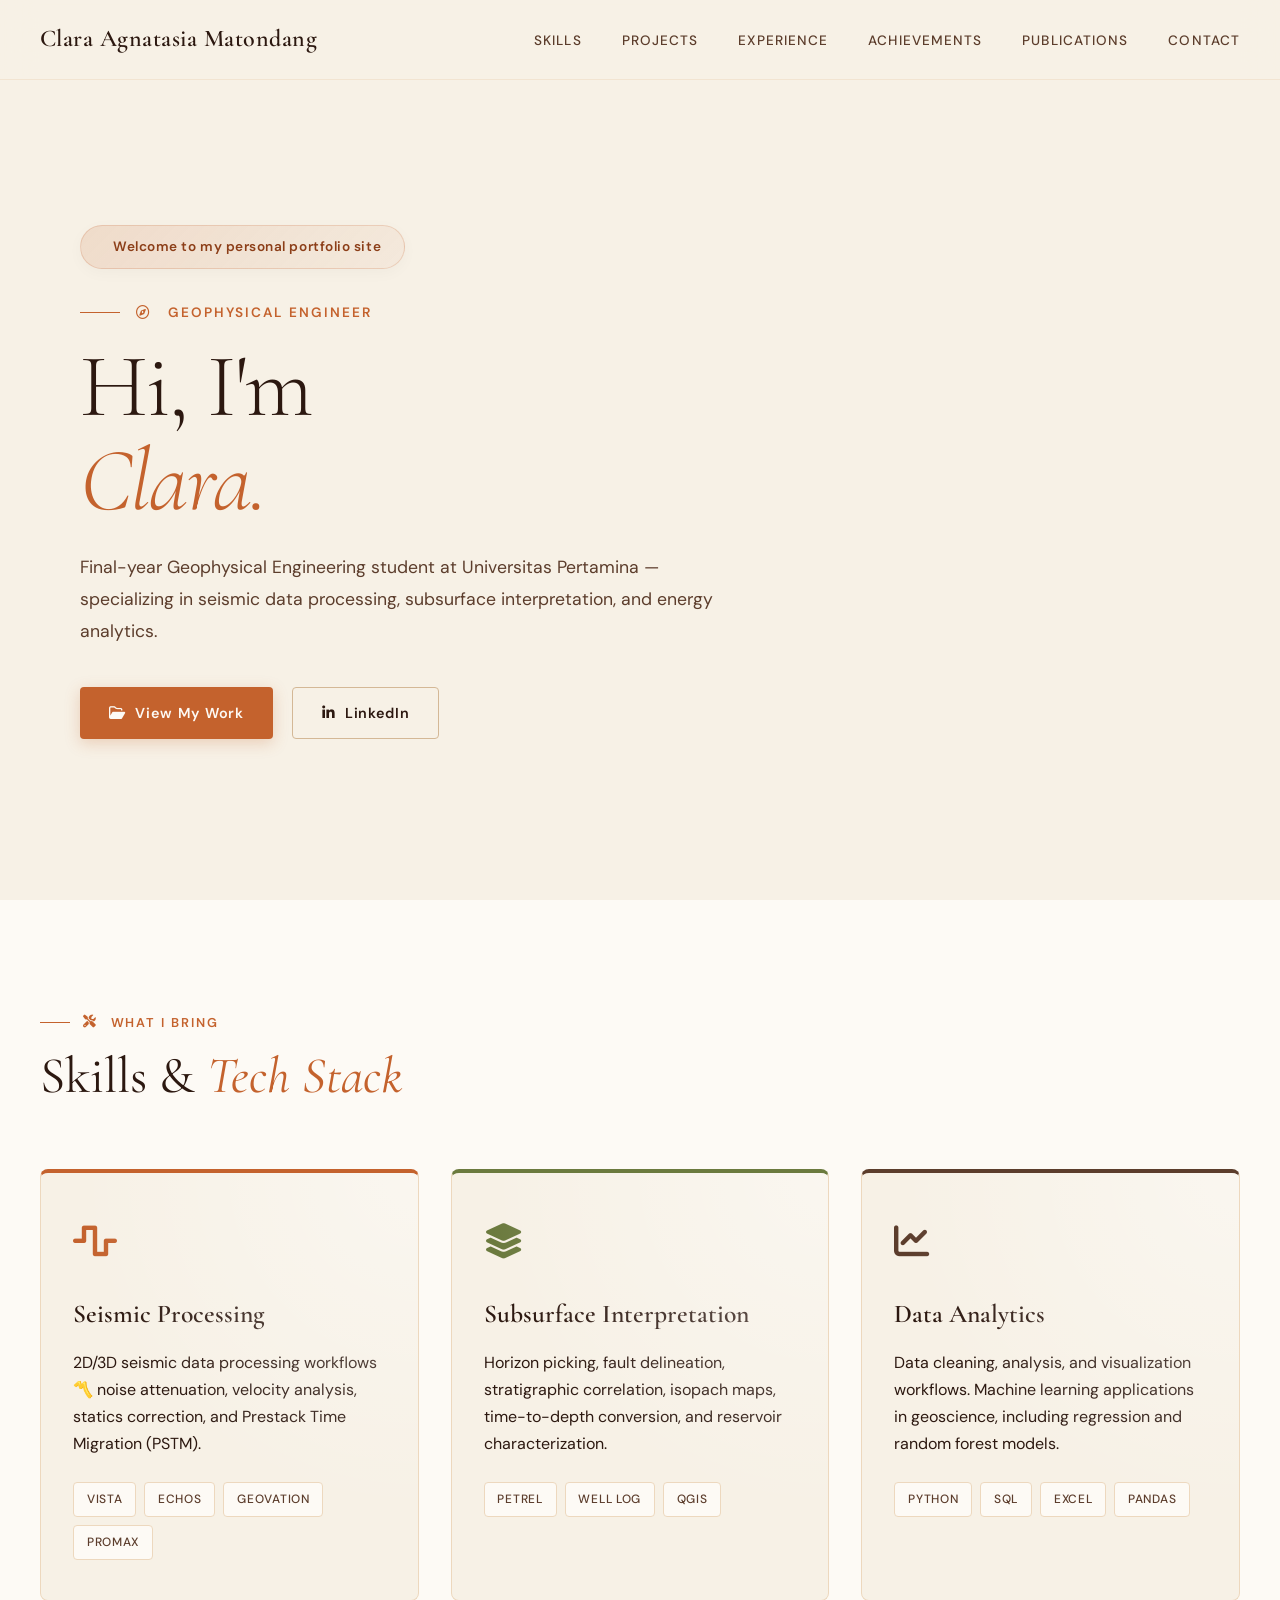
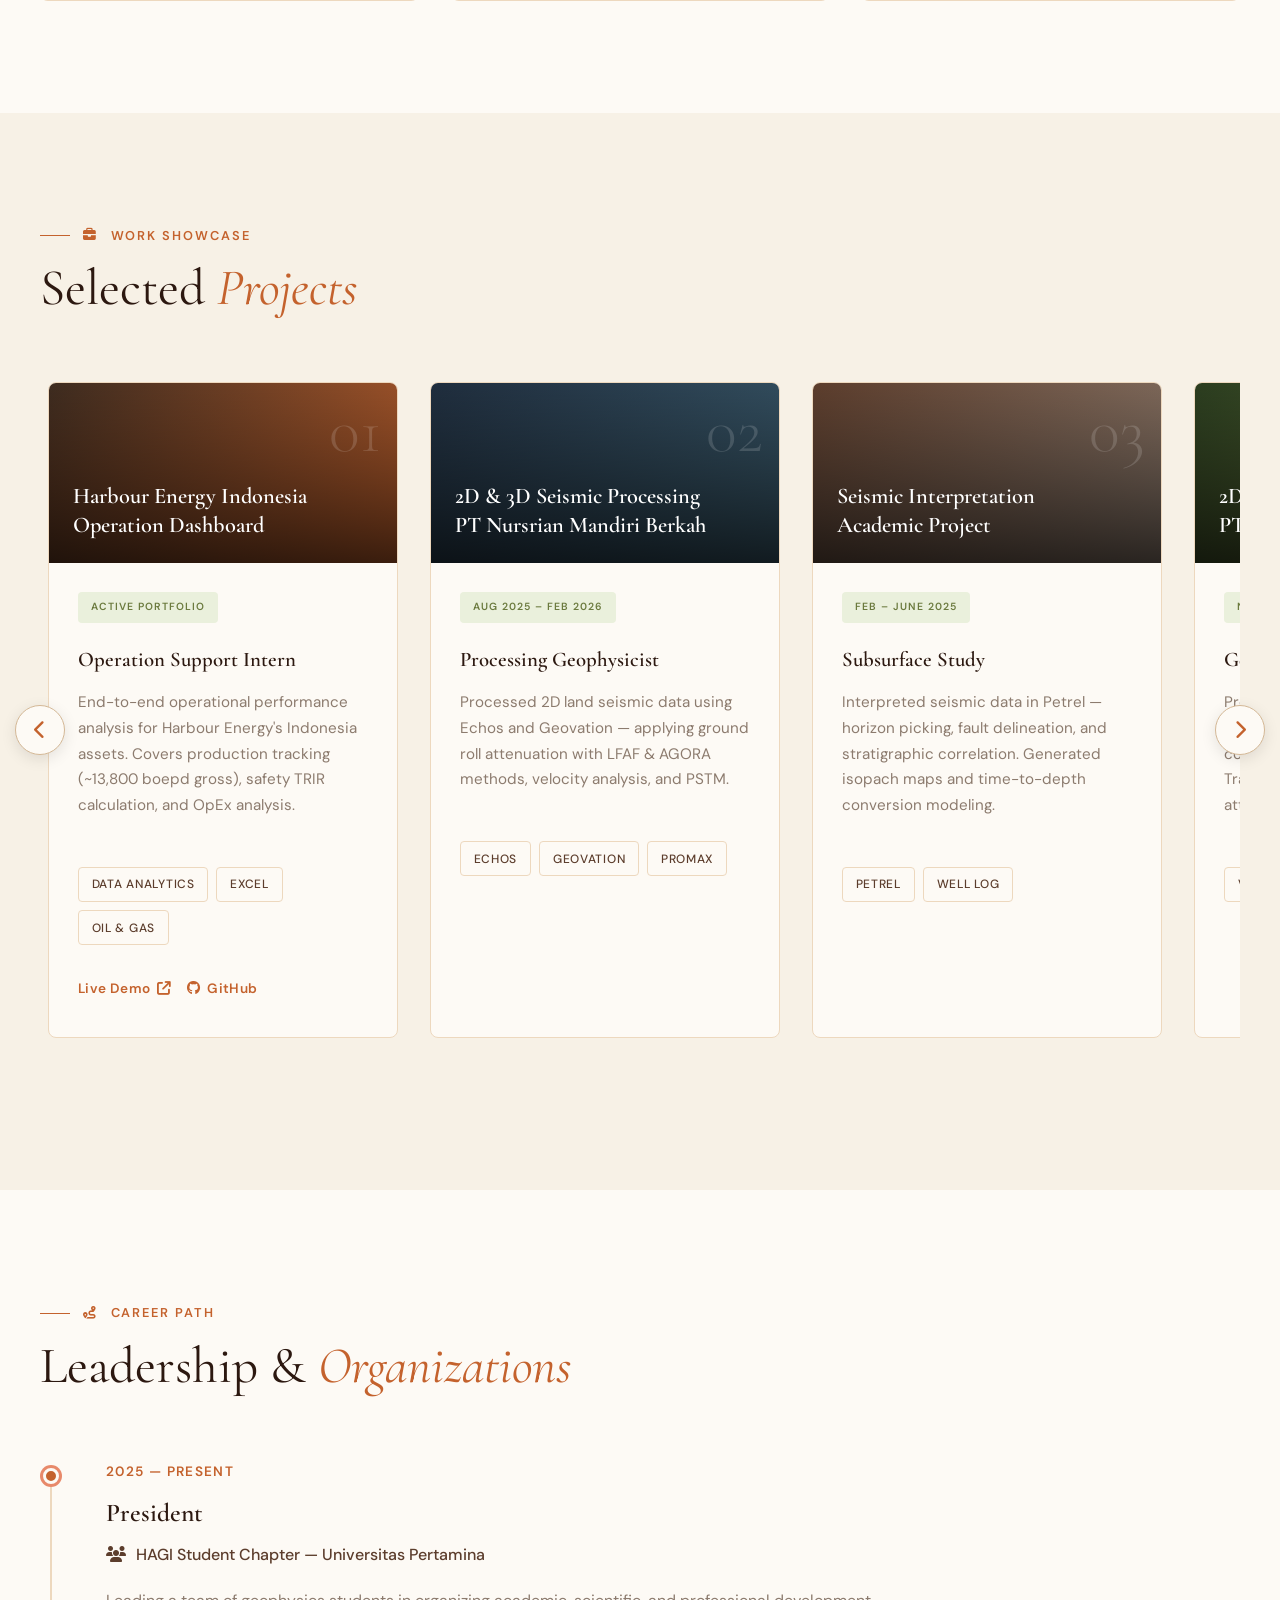
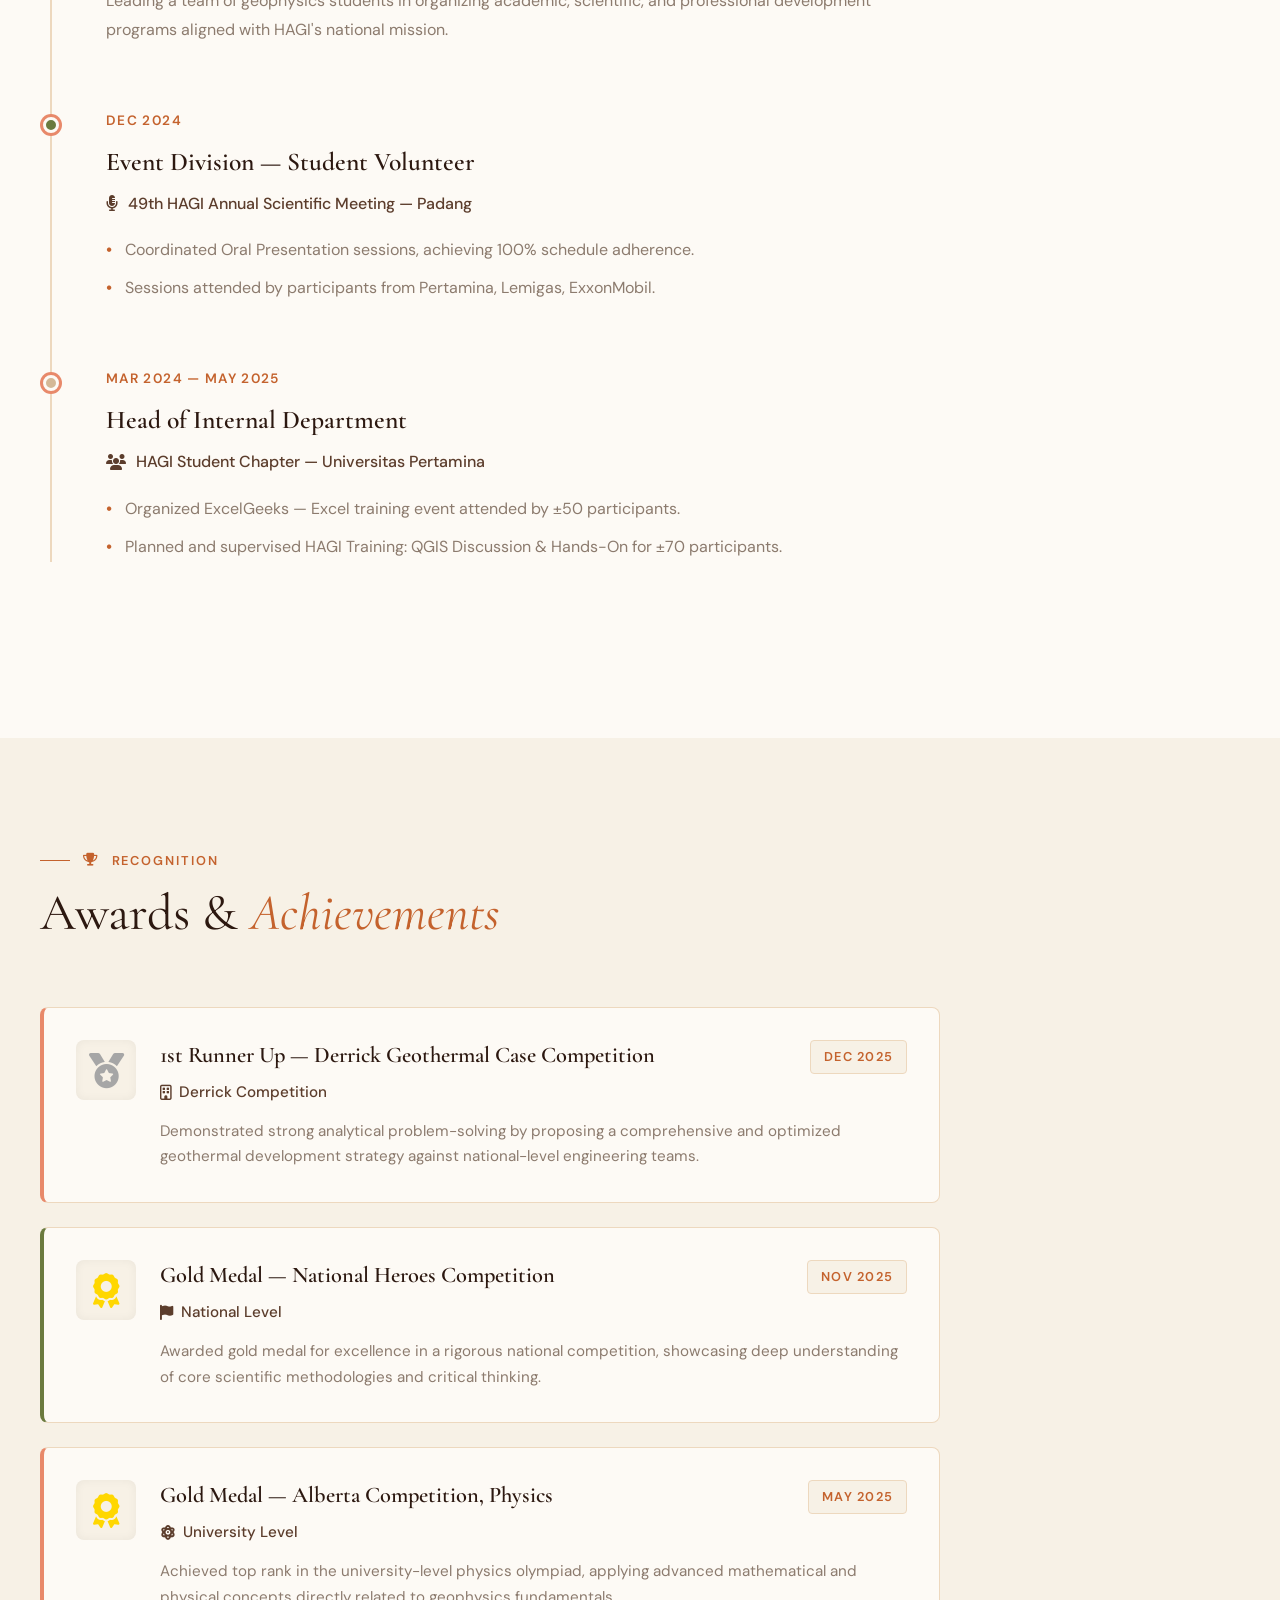
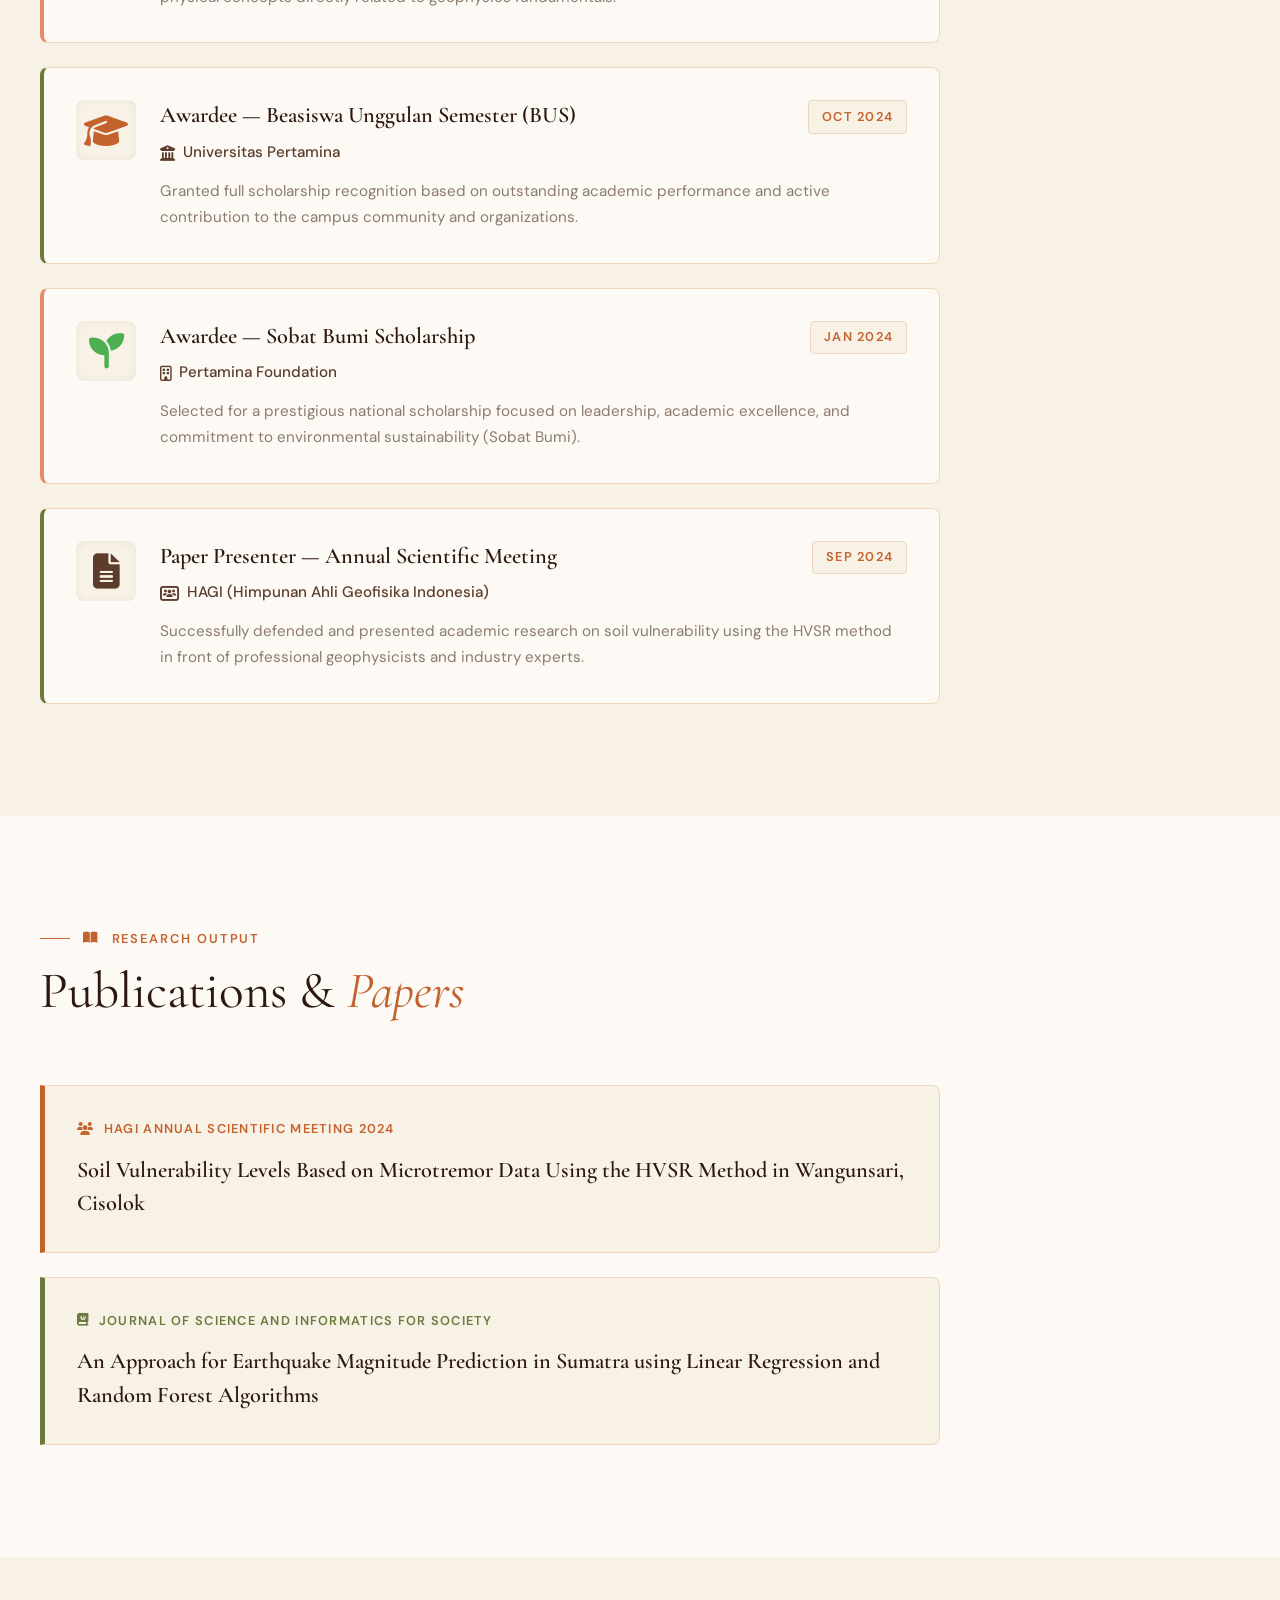
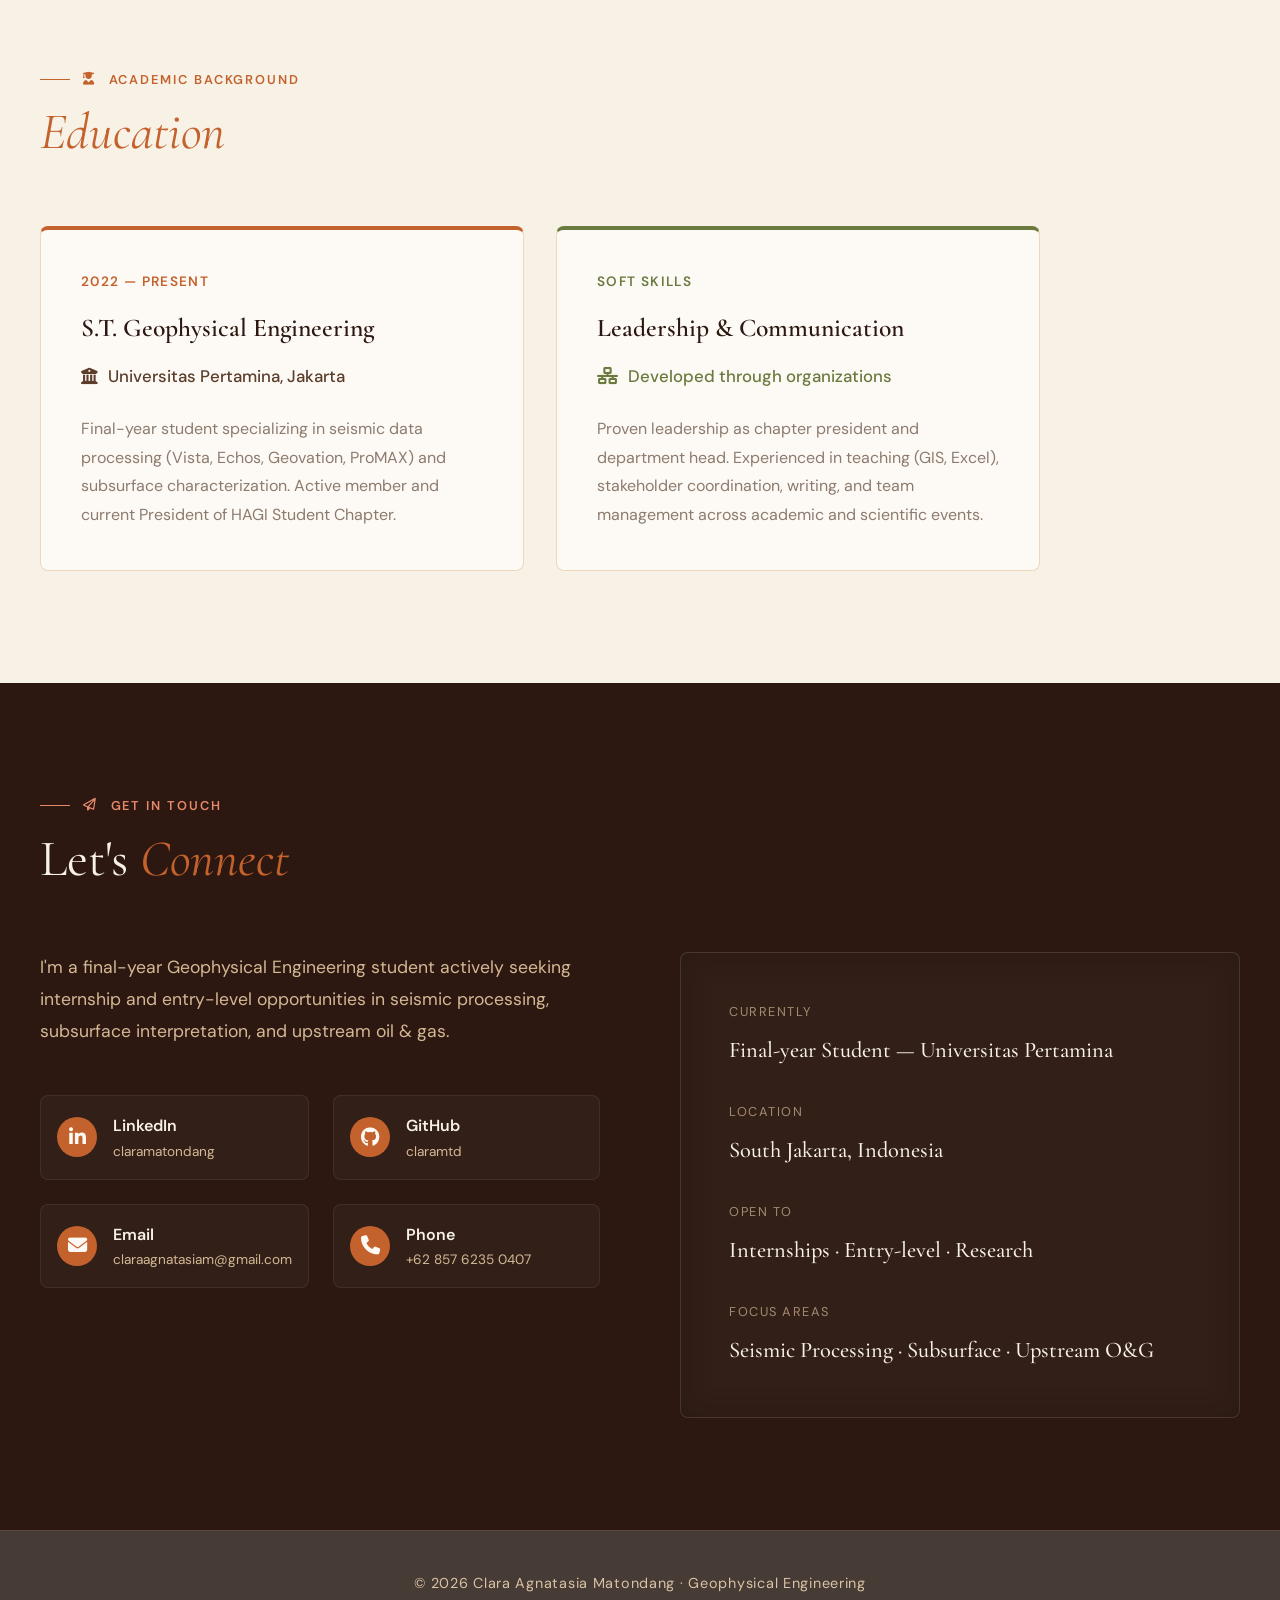
==== commit b29afae1: "edit nama lengkap" ====
--- a/index.html
+++ b/index.html
@@ -3,7 +3,7 @@
 <head>
 <meta charset="UTF-8">
 <meta name="viewport" content="width=device-width, initial-scale=1.0">
-<title>Clara Matondang — Portfolio</title>
+<title>Clara Agnatasia Matondang — Portfolio</title>
 <link rel="preconnect" href="https://fonts.googleapis.com">
 <link rel="preconnect" href="https://fonts.gstatic.com" crossorigin>
 <link href="https://fonts.googleapis.com/css2?family=Cormorant+Garamond:ital,wght@0,300;0,400;0,500;0,600;1,300;1,400&family=DM+Sans:wght@300;400;500;600&display=swap" rel="stylesheet">
@@ -720,7 +720,7 @@
 </div>
 
 <nav id="navbar">
-  <a href="#home" class="nav-logo">Clara Matondang</a>
+  <a href="#home" class="nav-logo">Clara Agnatasia Matondang</a>
   <ul class="nav-links">
     <li><a href="#skills">Skills</a></li>
     <li><a href="#projects">Projects</a></li>
